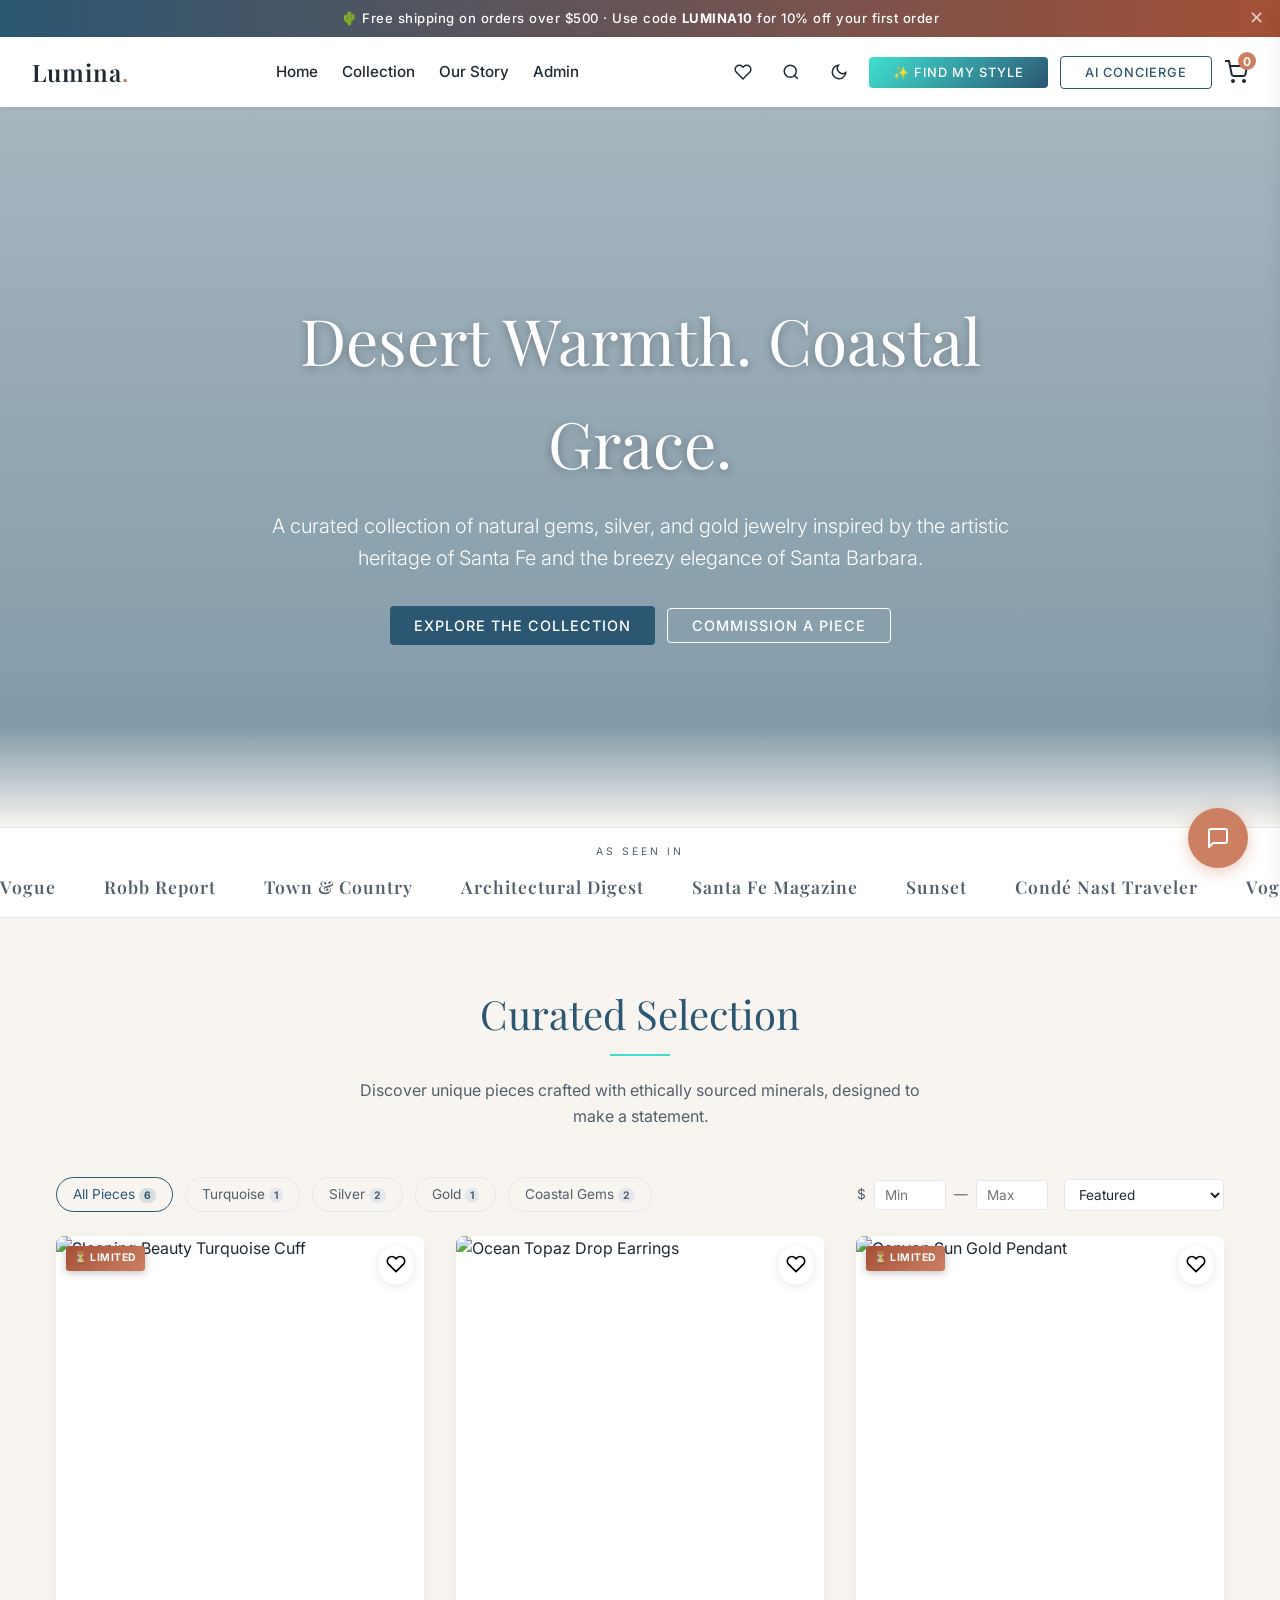
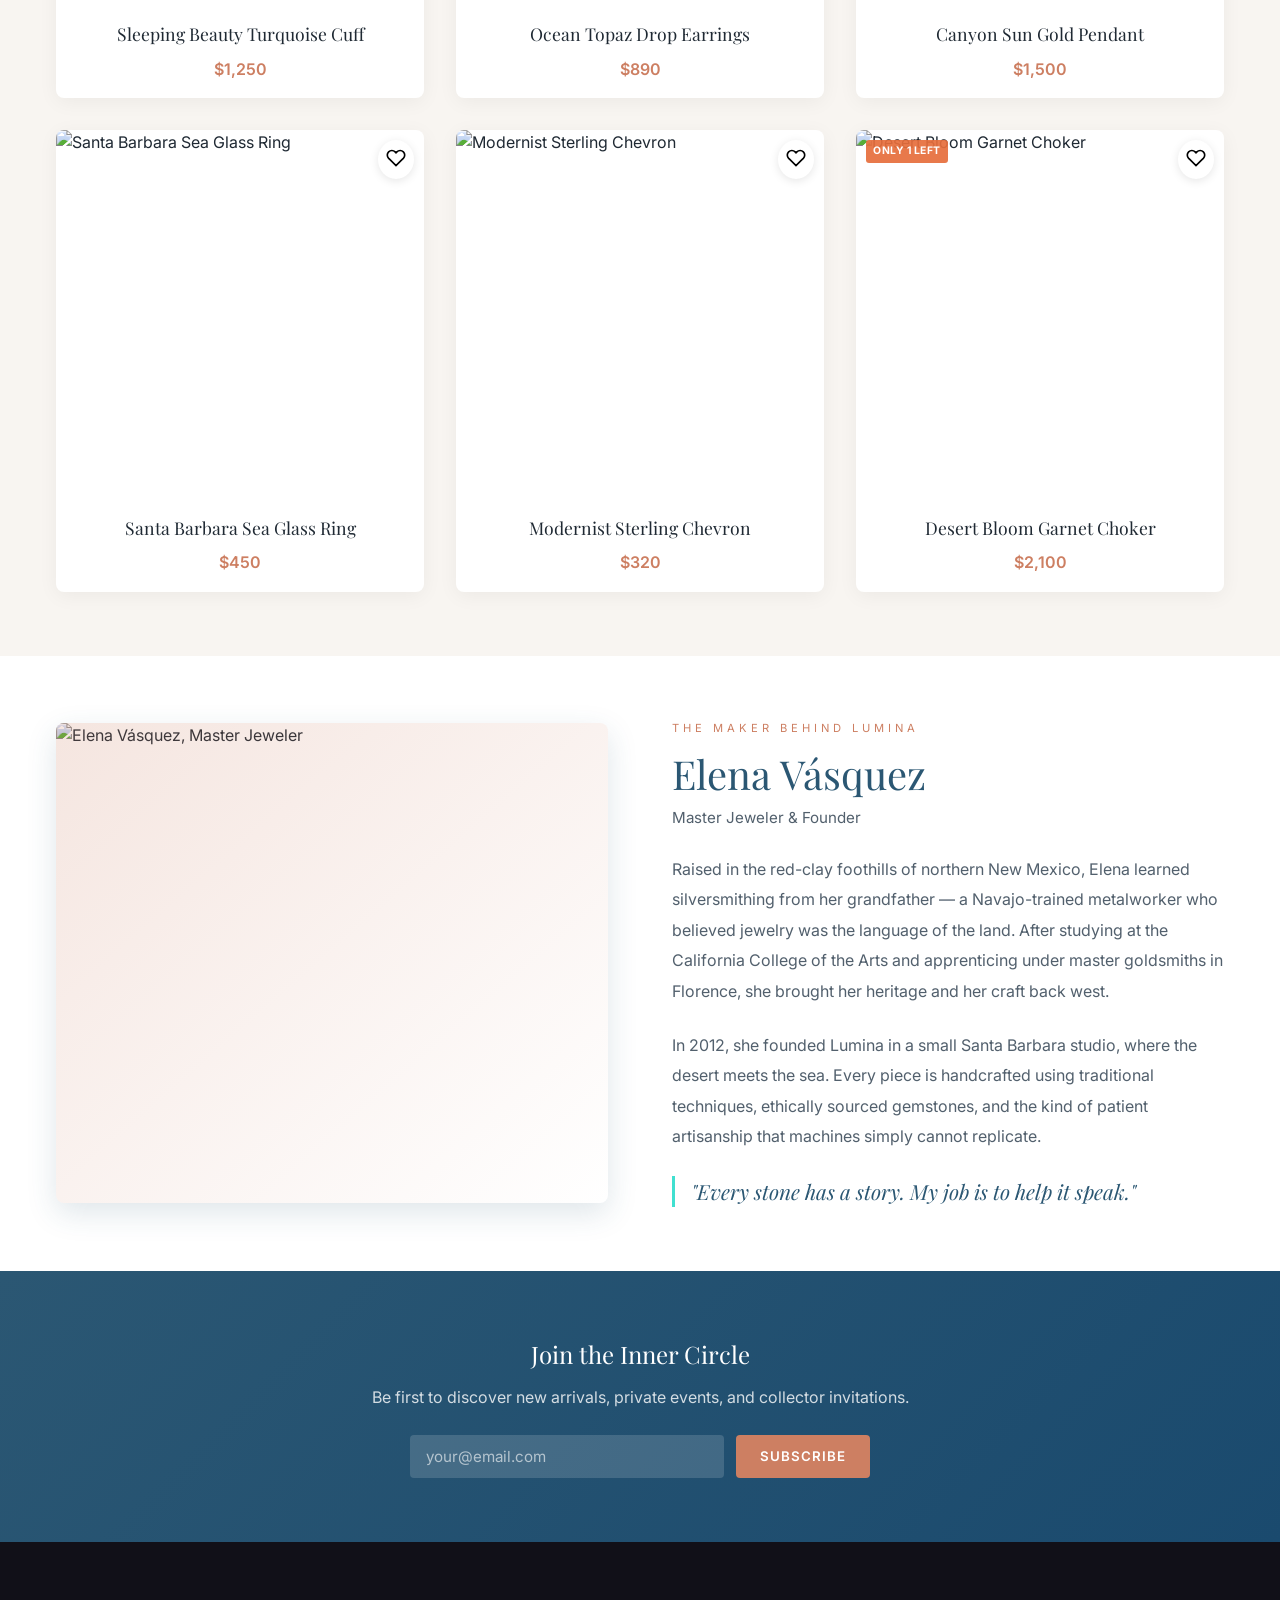
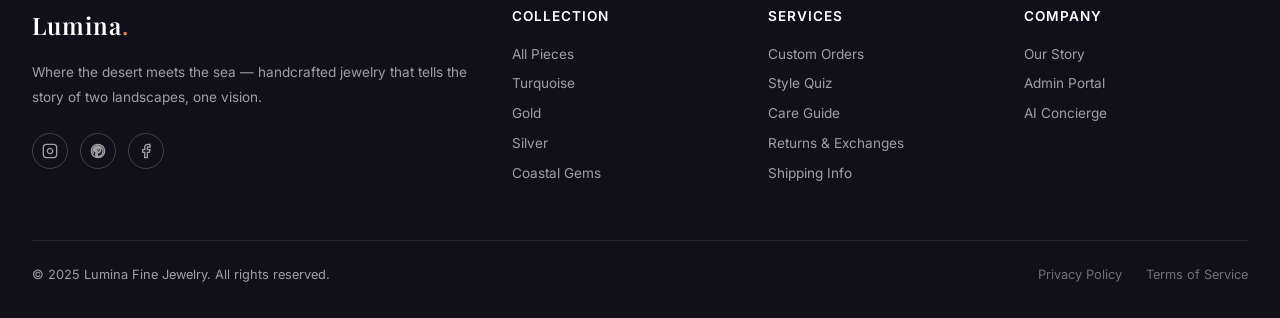
==== index.html @ 0f83305d "Initial commit - Lumina Ecommerce Platform" ====
<!DOCTYPE html>
<html lang="en">
<head>
  <meta charset="UTF-8">
  <meta name="viewport" content="width=device-width, initial-scale=1.0">
  <title>Lumina | Southwestern Coastal Luxury Jewelry</title>
  <meta name="description" content="Discover exclusive high-end gold, silver, and natural gem jewelry blending Santa Fe artistry with Santa Barbara coastal elegance.">
  <link rel="stylesheet" href="./css/index.css">
</head>
<body>

  <!-- Announcement Banner -->
  <div class="announcement-bar" id="announcement-bar">
    🌵 Free shipping on orders over $500 · Use code <strong>LUMINA10</strong> for 10% off your first order
    <button class="announcement-close" onclick="document.getElementById('announcement-bar').style.display='none'">✕</button>
  </div>

  <!-- Navigation -->
  <nav class="navbar">
    <div class="nav-brand">Lumina<span>.</span></div>
    <ul class="nav-links">
      <li><a href="#home">Home</a></li>
      <li><a href="#collection">Collection</a></li>
      <li><a href="#artisan">Our Story</a></li>
      <li><a href="./admin.html">Admin</a></li>
    </ul>
    <div class="nav-actions">
      <button class="icon-btn wishlist-nav-btn" id="wishlist-btn" title="My Wishlist">
        <svg width="18" height="18" viewBox="0 0 24 24" fill="none" stroke="currentColor" stroke-width="2"><path d="M20.84 4.61a5.5 5.5 0 0 0-7.78 0L12 5.67l-1.06-1.06a5.5 5.5 0 0 0-7.78 7.78l1.06 1.06L12 21.23l7.78-7.78 1.06-1.06a5.5 5.5 0 0 0 0-7.78z"></path></svg>
        <span class="wishlist-count hidden" id="wishlist-count">0</span>
      </button>
      <button class="icon-btn" id="search-btn" title="Search">
        <svg width="18" height="18" viewBox="0 0 24 24" fill="none" stroke="currentColor" stroke-width="2"><circle cx="11" cy="11" r="8"/><line x1="21" y1="21" x2="16.65" y2="16.65"/></svg>
      </button>
      <button class="icon-btn" id="dark-mode-toggle" title="Toggle dark mode">
        <svg width="18" height="18" viewBox="0 0 24 24" fill="none" stroke="currentColor" stroke-width="2"><path d="M21 12.79A9 9 0 1 1 11.21 3 7 7 0 0 0 21 12.79z"/></svg>
      </button>
      <button class="btn btn-quiz" id="style-quiz-btn">✨ Find My Style</button>
      <button class="btn btn-outline" id="nav-agent-btn" style="font-size:0.8rem;">AI Concierge</button>
      <button class="btn btn-cart" id="cart-btn" aria-label="Open Cart">
        <svg width="24" height="24" viewBox="0 0 24 24" fill="none" stroke="currentColor" stroke-width="2">
          <circle cx="9" cy="21" r="1"></circle><circle cx="20" cy="21" r="1"></circle>
          <path d="M1 1h4l2.68 13.39a2 2 0 0 0 2 1.61h9.72a2 2 0 0 0 2-1.61L23 6H6"></path>
        </svg>
        <span class="cart-count badge" id="cart-count">0</span>
      </button>
    </div>
  </nav>

  <!-- Hero -->
  <header class="hero" id="home">
    <div class="hero-content">
      <h1>Desert Warmth. Coastal Grace.</h1>
      <p>A curated collection of natural gems, silver, and gold jewelry inspired by the artistic heritage of Santa Fe and the breezy elegance of Santa Barbara.</p>
      <a href="#collection" class="btn btn-primary">Explore The Collection</a>
      &nbsp;
      <button class="btn btn-outline" id="custom-order-btn" style="border-color:white; color:white;">Commission a Piece</button>
    </div>
  </header>

  <!-- Press Bar -->
  <div class="press-bar">
    <p class="press-label">As Seen In</p>
    <div class="press-track-wrapper">
      <div class="press-track">
        <span class="press-logo">Vogue</span>
        <span class="press-logo">Robb Report</span>
        <span class="press-logo">Town &amp; Country</span>
        <span class="press-logo">Architectural Digest</span>
        <span class="press-logo">Santa Fe Magazine</span>
        <span class="press-logo">Sunset</span>
        <span class="press-logo">Condé Nast Traveler</span>
        <!-- Duplicate for seamless loop -->
        <span class="press-logo">Vogue</span>
        <span class="press-logo">Robb Report</span>
        <span class="press-logo">Town &amp; Country</span>
        <span class="press-logo">Architectural Digest</span>
        <span class="press-logo">Santa Fe Magazine</span>
        <span class="press-logo">Sunset</span>
        <span class="press-logo">Condé Nast Traveler</span>
      </div>
    </div>
  </div>

  <!-- Gallery Section -->
  <section class="section" id="collection">
    <div class="container">
      <div class="section-header">
        <h2>Curated Selection</h2>
        <p>Discover unique pieces crafted with ethically sourced minerals, designed to make a statement.</p>
      </div>

      <!-- Filters + Sort Controls -->
      <div class="gallery-controls">
        <div class="filter-group" id="gallery-filters">
          <button class="filter-btn active" data-filter="all">All Pieces</button>
          <button class="filter-btn" data-filter="Turquoise">Turquoise</button>
          <button class="filter-btn" data-filter="Silver">Silver</button>
          <button class="filter-btn" data-filter="Gold">Gold</button>
          <button class="filter-btn" data-filter="Coastal Gems">Coastal Gems</button>
        </div>
        <div class="sort-price-controls">
          <div class="price-range-group">
            <span>$</span>
            <input type="number" class="price-input" id="price-min" placeholder="Min" min="0" max="9999" style="width:72px;">
            <span>—</span>
            <input type="number" class="price-input" id="price-max" placeholder="Max" min="0" max="9999" style="width:72px;">
          </div>
          <select class="sort-select" id="sort-select">
            <option value="featured">Featured</option>
            <option value="price-asc">Price: Low → High</option>
            <option value="price-desc">Price: High → Low</option>
            <option value="reviewed">Most Reviewed</option>
          </select>
        </div>
      </div>

      <div class="grid grid-3" id="gallery-container"></div>

      <!-- Recently Viewed -->
      <div class="recently-viewed hidden" id="recently-viewed-section">
        <div class="container">
          <h3>Recently Viewed</h3>
          <div class="recently-viewed-rail" id="recently-viewed-rail"></div>
        </div>
      </div>
    </div>
  </section>

  <!-- Artisan Spotlight -->
  <section class="artisan-section" id="artisan">
    <div class="container">
      <div class="artisan-grid">
        <div class="artisan-img-wrapper">
          <img src="https://images.unsplash.com/photo-1573408301185-9519bf9e33a4?auto=format&fit=crop&q=80&w=800" alt="Elena Vásquez, Master Jeweler">
        </div>
        <div class="artisan-content">
          <p class="artisan-eyebrow">The Maker Behind Lumina</p>
          <h2 class="artisan-name">Elena Vásquez</h2>
          <p class="artisan-title">Master Jeweler &amp; Founder</p>
          <p class="artisan-bio">Raised in the red-clay foothills of northern New Mexico, Elena learned silversmithing from her grandfather — a Navajo-trained metalworker who believed jewelry was the language of the land. After studying at the California College of the Arts and apprenticing under master goldsmiths in Florence, she brought her heritage and her craft back west.</p>
          <p class="artisan-bio">In 2012, she founded Lumina in a small Santa Barbara studio, where the desert meets the sea. Every piece is handcrafted using traditional techniques, ethically sourced gemstones, and the kind of patient artisanship that machines simply cannot replicate.</p>
          <blockquote class="artisan-quote">"Every stone has a story. My job is to help it speak."</blockquote>
        </div>
      </div>
    </div>
  </section>

  <!-- Newsletter -->
  <section class="newsletter-section">
    <h2>Join the Inner Circle</h2>
    <p>Be first to discover new arrivals, private events, and collector invitations.</p>
    <form class="newsletter-form" id="newsletter-form">
      <input type="email" id="newsletter-email" placeholder="your@email.com" required>
      <button type="submit">Subscribe</button>
    </form>
  </section>

  <!-- Footer -->
  <footer class="footer">
    <div class="footer-grid">
      <div class="footer-brand">
        <div class="nav-brand">Lumina<span>.</span></div>
        <p class="footer-tagline">Where the desert meets the sea — handcrafted jewelry that tells the story of two landscapes, one vision.</p>
        <div class="social-links">
          <a href="#" class="social-link" aria-label="Instagram">
            <svg width="16" height="16" viewBox="0 0 24 24" fill="none" stroke="currentColor" stroke-width="2"><rect x="2" y="2" width="20" height="20" rx="5"/><path d="M16 11.37A4 4 0 1 1 12.63 8 4 4 0 0 1 16 11.37z"/><line x1="17.5" y1="6.5" x2="17.51" y2="6.5"/></svg>
          </a>
          <a href="#" class="social-link" aria-label="Pinterest">
            <svg width="16" height="16" viewBox="0 0 24 24" fill="none" stroke="currentColor" stroke-width="2"><path d="M12 2C6.48 2 2 6.48 2 12s4.48 10 10 10 10-4.48 10-10S17.52 2 12 2zm0 16c-.78 0-1.53-.12-2.24-.34l.31-1.24c.2-.8.73-1.85.73-1.85s.2.39.76.39c2.3 0 3.85-2.1 3.85-4.63 0-2-1.69-3.9-4.24-3.9-3.14 0-4.72 2.25-4.72 4.12 0 1.14.43 2.15 1.35 2.53.15.06.28 0 .32-.16.03-.12.09-.43.13-.55.04-.16.02-.21-.1-.34-.42-.49-.69-1.12-.69-1.91 0-2.4 1.8-4.55 4.68-4.55 2.55 0 3.95 1.56 3.95 3.64 0 2.71-1.2 5.02-2.99 5.02-.98 0-1.71-.81-1.47-1.81.28-1.19.83-2.47.83-3.33 0-.77-.41-1.41-1.26-1.41-1 0-1.8 1.03-1.8 2.41 0 .88.3 1.47.3 1.47l-1.2 5.1c-.18.74-.1 1.69-.05 2.27.14.13.28.11.42.04C9.77 19.67 10.88 20 12 20c4.13 0 7.5-3.37 7.5-7.5S16.13 4.5 12 4.5 4.5 7.87 4.5 12c0 1.51.42 2.91 1.14 4.11"/></svg>
          </a>
          <a href="#" class="social-link" aria-label="Facebook">
            <svg width="16" height="16" viewBox="0 0 24 24" fill="none" stroke="currentColor" stroke-width="2"><path d="M18 2h-3a5 5 0 0 0-5 5v3H7v4h3v8h4v-8h3l1-4h-4V7a1 1 0 0 1 1-1h3z"/></svg>
          </a>
        </div>
      </div>
      <div class="footer-col">
        <h4>Collection</h4>
        <ul>
          <li><a href="#collection">All Pieces</a></li>
          <li><a href="#" onclick="filterToCategory('Turquoise')">Turquoise</a></li>
          <li><a href="#" onclick="filterToCategory('Gold')">Gold</a></li>
          <li><a href="#" onclick="filterToCategory('Silver')">Silver</a></li>
          <li><a href="#" onclick="filterToCategory('Coastal Gems')">Coastal Gems</a></li>
        </ul>
      </div>
      <div class="footer-col">
        <h4>Services</h4>
        <ul>
          <li><a href="#" id="footer-custom-order">Custom Orders</a></li>
          <li><a href="#" id="footer-quiz">Style Quiz</a></li>
          <li><a href="#" id="footer-care-guide">Care Guide</a></li>
          <li><a href="#" id="footer-returns">Returns &amp; Exchanges</a></li>
          <li><a href="#" id="footer-shipping">Shipping Info</a></li>
        </ul>
      </div>
      <div class="footer-col">
        <h4>Company</h4>
        <ul>
          <li><a href="#artisan">Our Story</a></li>
          <li><a href="./admin.html">Admin Portal</a></li>
          <li><a href="#" id="footer-agent">AI Concierge</a></li>
        </ul>
      </div>
    </div>
    <div class="footer-bottom">
      <span>© 2025 Lumina Fine Jewelry. All rights reserved.</span>
      <div class="footer-bottom-links">
        <a href="#" id="footer-privacy">Privacy Policy</a>
        <a href="#" id="footer-terms">Terms of Service</a>
      </div>
    </div>
  </footer>

  <!-- Back to Top -->
  <button id="back-to-top" title="Back to top" aria-label="Back to top">
    <svg width="18" height="18" viewBox="0 0 24 24" fill="none" stroke="currentColor" stroke-width="2"><polyline points="18 15 12 9 6 15"></polyline></svg>
  </button>

  <!-- Wishlist Drawer -->
  <div class="wishlist-drawer" id="wishlist-drawer">
    <div class="wishlist-header">
      <h3>My Wishlist ❤️</h3>
      <button class="close-btn" id="close-wishlist">&times;</button>
    </div>
    <div class="wishlist-items" id="wishlist-items-container"></div>
    <div class="wishlist-footer" id="wishlist-footer" style="display:none;">
      <button class="wishlist-add-all" id="wishlist-add-all-btn">Add All to Cart</button>
    </div>
  </div>

  <!-- ===== FLOATING ELEMENTS ===== -->

  <!-- AI Chat Widget -->
  <div class="ai-widget-trigger" id="ai-trigger" title="Chat with our Sales Concierge">
    <svg width="24" height="24" viewBox="0 0 24 24" fill="none" stroke="currentColor" stroke-width="2" stroke-linecap="round" stroke-linejoin="round">
      <path d="M21 15a2 2 0 0 1-2 2H7l-4 4V5a2 2 0 0 1 2-2h14a2 2 0 0 1 2 2z"></path>
    </svg>
  </div>
  <div class="ai-widget-panel" id="ai-panel">
    <div class="ai-header">
      <h3>Concierge AI</h3>
      <button id="ai-close" style="background:none; border:none; color:white; cursor:pointer;">
        <svg width="20" height="20" viewBox="0 0 24 24" fill="none" stroke="currentColor" stroke-width="2"><line x1="18" y1="6" x2="6" y2="18"></line><line x1="6" y1="6" x2="18" y2="18"></line></svg>
      </button>
    </div>
    <div class="ai-body" id="ai-chat-body">
      <div class="ai-message bot">Hello! I'm your Lumina AI Concierge. Tell me what you're looking for — a material, an occasion, or a budget — and I'll find the perfect piece for you.</div>
    </div>
    <form class="ai-input-area" id="ai-chat-form">
      <input type="text" id="ai-input" placeholder="Ask me anything..." required autocomplete="off">
      <button type="submit">
        <svg width="16" height="16" viewBox="0 0 24 24" fill="none" stroke="currentColor" stroke-width="2"><line x1="22" y1="2" x2="11" y2="13"></line><polygon points="22 2 15 22 11 13 2 9 22 2"></polygon></svg>
      </button>
    </form>
  </div>

  <!-- Shopping Cart Sidebar -->
  <div class="cart-sidebar" id="cart-sidebar">
    <div class="cart-header">
      <h3>Your Bag</h3>
      <button id="close-cart" class="close-btn">&times;</button>
    </div>
    <div class="cart-items" id="cart-items-container">
      <p class="empty-cart-msg">Your bag is empty.</p>
    </div>
    <div class="cart-footer">
      <div class="loyalty-row">
        <span>🏆 Points: <span class="loyalty-pts" id="loyalty-display">0</span></span>
        <button class="redeem-pts-btn hidden" id="redeem-pts-btn">Redeem 100pts = $10 off</button>
      </div>
      <div class="cart-total">
        <span>Subtotal</span>
        <span id="cart-subtotal">$0</span>
      </div>
      <button class="btn btn-primary" id="standard-checkout-btn" style="width:100%" disabled>Checkout</button>
    </div>
  </div>
  <div class="overlay" id="cart-overlay"></div>

  <!-- ===== MODALS ===== -->

  <!-- Search Overlay -->
  <div class="search-overlay" id="search-overlay">
    <div class="search-box">
      <input type="text" id="search-input" placeholder="Search pieces, materials, styles..." autocomplete="off">
      <button class="search-close" id="search-close">✕</button>
    </div>
    <div class="search-results" id="search-results"></div>
  </div>

  <!-- Quick View Modal -->
  <div class="modal" id="quick-view-modal">
    <div class="modal-content" style="max-width:860px; overflow:hidden;">
      <button class="close-btn" id="close-modal">&times;</button>
      <div class="modal-grid">
        <div class="modal-img" style="position:relative;">
          <img id="modal-image" src="" alt="">
          <button class="share-btn" id="share-product-btn" title="Share this piece">
            <svg width="14" height="14" viewBox="0 0 24 24" fill="none" stroke="currentColor" stroke-width="2"><circle cx="18" cy="5" r="3"/><circle cx="6" cy="12" r="3"/><circle cx="18" cy="19" r="3"/><line x1="8.59" y1="13.51" x2="15.42" y2="17.49"/><line x1="15.41" y1="6.51" x2="8.59" y2="10.49"/></svg>
          </button>
        </div>
        <div class="modal-info">
          <p class="modal-category" id="modal-category">Category</p>
          <h2 id="modal-title">Product Name</h2>
          <p class="modal-price" id="modal-price">$0</p>
          <p class="modal-desc" id="modal-desc">Description goes here.</p>
          <p id="modal-stock" style="font-size:0.8rem; color:var(--text-muted); margin-bottom:var(--space-4);"></p>
          <div style="margin-bottom:var(--space-4); display:flex; gap:8px; flex-wrap:wrap;">
            <button class="btn btn-outline" id="cert-btn" style="font-size:0.75rem; padding:6px 12px;">🏅 Certificate</button>
            <button class="btn btn-outline" id="hold-btn" style="font-size:0.75rem; padding:6px 12px;">🔒 Hold Piece</button>
            <button class="btn btn-outline" id="care-guide-btn" style="font-size:0.75rem; padding:6px 12px;">💎 Care Guide</button>
          </div>
          <button class="btn btn-primary" id="modal-add-cart" style="width:100%;">Add to Cart</button>
          <!-- Reviews -->
          <div style="margin-top:var(--space-6);">
            <div style="display:flex; align-items:center; justify-content:space-between; margin-bottom:var(--space-3);">
              <p style="font-size:0.8rem; font-weight:600; letter-spacing:1px; text-transform:uppercase; color:var(--text-muted);">Reviews</p>
              <button id="write-review-btn" style="background:none; border:none; color:var(--coastal-blue); cursor:pointer; font-size:0.8rem; text-decoration:underline;">Write a Review</button>
            </div>
            <div id="modal-reviews-list"></div>
            <div id="review-form-container" class="hidden" style="padding:var(--space-4); background:var(--soft-cloud); border-radius:8px; margin-top:var(--space-3);">
              <div class="star-rating" id="review-stars">
                <span class="star" data-val="1">★</span><span class="star" data-val="2">★</span>
                <span class="star" data-val="3">★</span><span class="star" data-val="4">★</span><span class="star" data-val="5">★</span>
              </div>
              <input type="text" id="review-name" placeholder="Your name" style="width:100%; padding:6px 8px; border:1px solid var(--border-light); border-radius:4px; margin-bottom:8px; font-family:var(--font-body); background:var(--crisp-white); color:var(--text-dark);">
              <textarea id="review-text" placeholder="Share your experience..." style="width:100%; height:60px; padding:6px 8px; border:1px solid var(--border-light); border-radius:4px; font-family:var(--font-body); resize:none; background:var(--crisp-white); color:var(--text-dark);"></textarea>
              <button id="submit-review-btn" class="btn btn-primary" style="margin-top:8px; padding:6px 16px; font-size:0.8rem;">Submit Review</button>
            </div>
          </div>
        </div>
      </div>
      <!-- Complete the Look -->
      <div class="complete-look-section" id="complete-look-section">
        <h4>Complete the Look</h4>
        <div class="complete-look-items" id="complete-look-items"></div>
      </div>
    </div>
  </div>

  <!-- Certificate Modal -->
  <div class="modal" id="cert-modal">
    <div class="modal-content">
      <button class="close-btn" id="close-cert">&times;</button>
      <p class="cert-header">Lumina Fine Jewelry</p>
      <h2 class="cert-title">Certificate of Authenticity</h2>
      <div class="cert-seal">🔮</div>
      <p class="cert-product-name" id="cert-product-name">—</p>
      <p class="cert-details" id="cert-details">—</p>
      <p class="cert-serial" id="cert-serial">Serial: —</p>
      <div class="cert-signature">Elena Vásquez</div>
      <p class="cert-sig-label">Master Jeweler &amp; Founder</p>
    </div>
  </div>

  <!-- Care Guide Modal -->
  <div class="modal policy-modal" id="care-guide-modal">
    <div class="modal-content">
      <button class="close-btn" id="close-care-guide">&times;</button>
      <h2>Jewelry Care Guide</h2>
      <p><strong>Sterling Silver</strong> — Polish with a soft cloth after each wear. Store in an anti-tarnish pouch away from moisture and sunlight. Avoid chlorine and harsh chemicals.</p>
      <p><strong>Gold</strong> — Clean with warm water and a drop of dish soap. Pat dry with a soft cloth. Remove before swimming or exercising. Gold is resilient but scratch-prone.</p>
      <p><strong>Turquoise</strong> — Never immerse in water or expose to chemicals. Wipe gently with a dry cloth. Turquoise is porous and can absorb oils, so apply perfume before putting on jewelry.</p>
      <p><strong>Sea Glass &amp; Coastal Gems</strong> — Store separately to prevent scratching. Wipe clean with a slightly damp cloth. Avoid prolonged sun exposure which can fade color.</p>
      <p><strong>General Tips</strong></p>
      <ul>
        <li>Apply perfume and makeup before wearing jewelry.</li>
        <li>Remove jewelry before sleeping, showering, or swimming.</li>
        <li>Store each piece separately in a soft pouch or lined box.</li>
        <li>Bring pieces back to us annually for professional cleaning.</li>
      </ul>
    </div>
  </div>

  <!-- Return Policy Modal -->
  <div class="modal policy-modal" id="returns-modal">
    <div class="modal-content">
      <button class="close-btn" id="close-returns">&times;</button>
      <h2>Returns &amp; Exchanges</h2>
      <p>We want you to love your Lumina piece. If for any reason you are not satisfied, we accept returns within <strong>30 days</strong> of delivery for items in original, unworn condition.</p>
      <ul>
        <li>Initiate a return via email to returns@lumina-jewelry.com</li>
        <li>Include your order number and reason for return</li>
        <li>Items must be in original packaging</li>
        <li>Refunds processed within 5-7 business days</li>
      </ul>
      <p><strong>Custom/Commission Pieces</strong> are non-returnable as they are made to your exact specifications. However, we will work with you to address any craftsmanship concerns.</p>
    </div>
  </div>

  <!-- Shipping Info Modal -->
  <div class="modal policy-modal" id="shipping-modal">
    <div class="modal-content">
      <button class="close-btn" id="close-shipping">&times;</button>
      <h2>Shipping Information</h2>
      <ul>
        <li><strong>Standard (5-7 business days):</strong> Free on orders over $500</li>
        <li><strong>Expedited (2-3 business days):</strong> $18</li>
        <li><strong>Overnight:</strong> $40</li>
        <li><strong>International:</strong> Calculated at checkout</li>
      </ul>
      <p>All orders are insured, discreetly packaged in our signature Lumina box, and accompanied by a certificate of authenticity. You will receive tracking information within 24 hours of shipment.</p>
      <p>Custom commission pieces have a 4-6 week creation timeline before shipping.</p>
    </div>
  </div>

  <!-- Style Quiz Modal -->
  <div class="modal" id="style-quiz-modal">
    <div class="modal-content" style="max-width:520px; padding:var(--space-8);">
      <button class="close-btn" id="close-quiz">&times;</button>
      <h2 style="font-family:var(--font-heading); margin-bottom:var(--space-2); text-align:center;">Find Your Style</h2>
      <p style="text-align:center; color:var(--text-muted); margin-bottom:var(--space-6); font-size:0.9rem;">3 quick questions. Your personal lookbook awaits.</p>
      <div class="quiz-progress">
        <div class="quiz-dot active" id="qdot-1"></div>
        <div class="quiz-dot" id="qdot-2"></div>
        <div class="quiz-dot" id="qdot-3"></div>
      </div>
      <div class="quiz-step active" id="quiz-step-1">
        <p style="font-weight:600; margin-bottom:var(--space-3);">What is the occasion?</p>
        <div class="quiz-options">
          <button class="quiz-option" data-val="everyday"><span class="quiz-icon">☀️</span>Everyday Wear</button>
          <button class="quiz-option" data-val="event"><span class="quiz-icon">🥂</span>Special Event</button>
          <button class="quiz-option" data-val="gift"><span class="quiz-icon">🎁</span>A Gift</button>
          <button class="quiz-option" data-val="anniversary"><span class="quiz-icon">💍</span>Anniversary</button>
        </div>
      </div>
      <div class="quiz-step" id="quiz-step-2">
        <p style="font-weight:600; margin-bottom:var(--space-3);">Which material speaks to you?</p>
        <div class="quiz-options">
          <button class="quiz-option" data-val="Silver"><span class="quiz-icon">🌊</span>Silver</button>
          <button class="quiz-option" data-val="Gold"><span class="quiz-icon">🌅</span>Gold</button>
          <button class="quiz-option" data-val="Turquoise"><span class="quiz-icon">🌵</span>Turquoise</button>
          <button class="quiz-option" data-val="Coastal Gems"><span class="quiz-icon">🐚</span>Coastal Gems</button>
        </div>
      </div>
      <div class="quiz-step" id="quiz-step-3">
        <p style="font-weight:600; margin-bottom:var(--space-3);">What is your budget?</p>
        <div class="quiz-options">
          <button class="quiz-option" data-val="500"><span class="quiz-icon">🌿</span>Under $500</button>
          <button class="quiz-option" data-val="1000"><span class="quiz-icon">✨</span>Under $1,000</button>
          <button class="quiz-option" data-val="2000"><span class="quiz-icon">💎</span>Under $2,000</button>
          <button class="quiz-option" data-val="999999"><span class="quiz-icon">👑</span>No Limit</button>
        </div>
      </div>
      <div class="quiz-step" id="quiz-step-4">
        <p style="font-weight:600; margin-bottom:var(--space-3); text-align:center;">✨ Your Personal Lookbook</p>
        <div id="quiz-results"></div>
        <button class="btn btn-outline" id="retake-quiz-btn" style="width:100%; margin-top:var(--space-4);">Retake Quiz</button>
      </div>
    </div>
  </div>

  <!-- Custom Order Commission Wizard -->
  <div class="modal" id="custom-order-modal">
    <div class="modal-content" style="max-width:500px; padding:var(--space-8);">
      <button class="close-btn" id="close-custom-order">&times;</button>
      <h2 style="font-family:var(--font-heading); margin-bottom:var(--space-2);">Commission a Piece</h2>
      <p style="color:var(--text-muted); font-size:0.85rem; margin-bottom:var(--space-6);">Our master jewelers will craft your vision from scratch.</p>
      <div class="custom-wizard-step active" id="cw-step-1">
        <p style="font-weight:600; margin-bottom:var(--space-3);">Choose your primary metal</p>
        <div class="wizard-options">
          <div class="wizard-chip" data-group="metal" data-val="Sterling Silver">Sterling Silver</div>
          <div class="wizard-chip" data-group="metal" data-val="14k Gold">14k Gold</div>
          <div class="wizard-chip" data-group="metal" data-val="18k Gold">18k Gold</div>
          <div class="wizard-chip" data-group="metal" data-val="Rose Gold">Rose Gold</div>
          <div class="wizard-chip" data-group="metal" data-val="Mixed Metals">Mixed Metals</div>
        </div>
        <button class="btn btn-primary" id="cw-next-1" style="width:100%;">Continue →</button>
      </div>
      <div class="custom-wizard-step" id="cw-step-2">
        <p style="font-weight:600; margin-bottom:var(--space-3);">Choose a gemstone or accent</p>
        <div class="wizard-options">
          <div class="wizard-chip" data-group="stone" data-val="Turquoise">Turquoise</div>
          <div class="wizard-chip" data-group="stone" data-val="Garnet">Garnet</div>
          <div class="wizard-chip" data-group="stone" data-val="Sea Glass">Sea Glass</div>
          <div class="wizard-chip" data-group="stone" data-val="Topaz">Topaz</div>
          <div class="wizard-chip" data-group="stone" data-val="Diamond">Diamond</div>
          <div class="wizard-chip" data-group="stone" data-val="No Stone">No Stone</div>
        </div>
        <div style="display:flex; gap:var(--space-3);">
          <button class="btn btn-outline" id="cw-back-2" style="flex:1;">← Back</button>
          <button class="btn btn-primary" id="cw-next-2" style="flex:2;">Continue →</button>
        </div>
      </div>
      <div class="custom-wizard-step" id="cw-step-3">
        <p style="font-weight:600; margin-bottom:var(--space-3);">Piece type &amp; budget</p>
        <div class="wizard-options" style="grid-template-columns:1fr 1fr; margin-bottom:var(--space-4);">
          <div class="wizard-chip" data-group="type" data-val="Ring">Ring</div>
          <div class="wizard-chip" data-group="type" data-val="Necklace">Necklace</div>
          <div class="wizard-chip" data-group="type" data-val="Earrings">Earrings</div>
          <div class="wizard-chip" data-group="type" data-val="Bracelet/Cuff">Bracelet/Cuff</div>
        </div>
        <input type="number" id="cw-budget" placeholder="Your budget ($)" style="width:100%; padding:8px; border:1px solid var(--border-light); border-radius:4px; font-family:var(--font-body); margin-bottom:var(--space-3); background:var(--crisp-white); color:var(--text-dark);">
        <textarea id="cw-notes" placeholder="Any inspiration, design ideas, or special notes..." style="width:100%; height:70px; padding:8px; border:1px solid var(--border-light); border-radius:4px; font-family:var(--font-body); resize:none; margin-bottom:var(--space-4); background:var(--crisp-white); color:var(--text-dark);"></textarea>
        <div style="display:flex; gap:var(--space-3);">
          <button class="btn btn-outline" id="cw-back-3" style="flex:1;">← Back</button>
          <button class="btn btn-primary" id="cw-submit" style="flex:2;">Send to Artisan ✨</button>
        </div>
      </div>
      <div class="custom-wizard-step" id="cw-step-4">
        <div style="text-align:center; margin-bottom:var(--space-4);"><div style="font-size:2.5rem; margin-bottom:var(--space-2);">✉️</div><h3 style="font-family:var(--font-heading);">Request Received!</h3></div>
        <div id="cw-ai-response" style="background:var(--soft-cloud); border-radius:8px; padding:var(--space-4); font-size:0.9rem; color:var(--text-dark); line-height:1.7;"></div>
        <button class="btn btn-outline" id="cw-close-final" style="width:100%; margin-top:var(--space-6);">Close</button>
      </div>
    </div>
  </div>

  <!-- Checkout Modal -->
  <div class="modal" id="checkout-modal">
    <div class="modal-content" style="max-width:500px; padding:var(--space-8);">
      <button class="close-btn" id="close-checkout">&times;</button>
      <div id="checkout-step-1">
        <h2 style="margin-bottom:var(--space-6); font-family:var(--font-heading);">Checkout</h2>
        <form id="checkout-form">
          <div style="margin-bottom:var(--space-4);">
            <label style="display:block; margin-bottom:var(--space-2);">Full Name</label>
            <input type="text" required style="width:100%; padding:8px; border:1px solid var(--border-light); border-radius:4px; background:var(--crisp-white); color:var(--text-dark);">
          </div>
          <div style="margin-bottom:var(--space-4);">
            <label style="display:block; margin-bottom:var(--space-2);">Email</label>
            <input type="email" required style="width:100%; padding:8px; border:1px solid var(--border-light); border-radius:4px; background:var(--crisp-white); color:var(--text-dark);">
          </div>
          <div style="margin-bottom:var(--space-4);">
            <label style="display:block; margin-bottom:var(--space-2);">Shipping Address</label>
            <textarea required style="width:100%; padding:8px; border:1px solid var(--border-light); border-radius:4px; height:60px; background:var(--crisp-white); color:var(--text-dark);"></textarea>
          </div>
          <label class="gift-wrap-row">
            <input type="checkbox" id="gift-wrap-check">
            <div class="gift-wrap-label">🎁 Add Gift Wrapping <span>(+$25)</span></div>
          </label>
          <textarea id="gift-note" class="gift-note-input hidden" placeholder="Add a gift message..." rows="2"></textarea>
          <div id="loyalty-checkout-row" class="hidden" style="margin-bottom:var(--space-4); padding:var(--space-3); background:var(--soft-cloud); border-radius:6px; display:flex; align-items:center; justify-content:space-between;">
            <span style="font-size:0.85rem;">🏆 Redeem <strong id="loyalty-pts-checkout">0</strong> pts = $10 off</span>
            <label style="display:flex; align-items:center; gap:8px; font-size:0.85rem; cursor:pointer;">
              <input type="checkbox" id="loyalty-redeem-check" style="accent-color:var(--coastal-blue);">
              Apply
            </label>
          </div>
          <div class="promo-row">
            <input type="text" id="promo-input" placeholder="PROMO CODE">
            <button type="button" id="apply-promo-btn">Apply</button>
          </div>
          <div id="promo-tag-container"></div>
          <div style="margin-bottom:var(--space-6);">
            <label style="display:block; margin-bottom:var(--space-2);">Payment Method</label>
            <select id="payment-method" style="width:100%; padding:8px; border:1px solid var(--border-light); border-radius:4px; background:var(--crisp-white); color:var(--text-dark);">
              <option value="applepay">🍎 Apple Pay</option>
              <option value="paypal">🅿️ PayPal</option>
              <option value="cc">💳 Credit Card</option>
            </select>
          </div>
          <div id="cc-details" class="hidden" style="margin-bottom:var(--space-6);">
            <label style="display:block; margin-bottom:var(--space-2);">Card Number</label>
            <input type="text" placeholder="0000 0000 0000 0000" style="width:100%; padding:8px; border:1px solid var(--border-light); border-radius:4px; background:var(--crisp-white); color:var(--text-dark);">
          </div>
          <div style="display:flex; justify-content:space-between; margin-bottom:var(--space-4); font-weight:700; font-size:1.15rem;">
            <span>Total</span><span id="checkout-grand-total">$0</span>
          </div>
          <button type="submit" class="btn btn-primary" style="width:100%;" id="place-order-btn">Place Order</button>
        </form>
      </div>
      <div id="checkout-step-2" class="hidden" style="text-align:center; padding:var(--space-8) 0;">
        <svg width="60" height="60" viewBox="0 0 24 24" fill="none" stroke="var(--coastal-blue)" stroke-width="2" style="margin-bottom:var(--space-4);">
          <path d="M22 11.08V12a10 10 0 1 1-5.93-9.14"></path><polyline points="22 4 12 14.01 9 11.01"></polyline>
        </svg>
        <h2 style="font-family:var(--font-heading); margin-bottom:var(--space-4);">Order Confirmed!</h2>
        <p style="color:var(--text-muted); margin-bottom:var(--space-6);">Thank you for choosing Lumina. We've received your order and will begin crafting it with care.</p>
        <p id="loyalty-earned-msg" style="color:#e6b53a; font-size:0.85rem; margin-bottom:var(--space-6);"></p>
        <button class="btn btn-outline" id="close-success-btn">Continue Shopping</button>
      </div>
    </div>
  </div>

  <script type="module" src="./js/app.js"></script>
</body>
</html>
---- css/index.css ----
/* Import Google Fonts - Playfair Display and Inter */
@import url('https://fonts.googleapis.com/css2?family=Inter:wght@300;400;500;600&family=Playfair+Display:ital,wght@0,400;0,600;0,700;1,400&display=swap');
@import url('./design-tokens.css');

/* ============================================================
   DARK MODE OVERRIDES
   ============================================================ */
html[data-theme="dark"] {
  --warm-sand: #16111f;
  --crisp-white: #211b2e;
  --soft-cloud: #1a1527;
  --text-dark: #ede9e2;
  --text-muted: #857e96;
  --border-light: rgba(255, 255, 255, 0.08);
  --coastal-blue: #5aaccc;
  --shadow-soft: 0 4px 15px rgba(0,0,0,0.4);
  --shadow-hover: 0 10px 40px rgba(0,0,0,0.5);
}

* {
  box-sizing: border-box;
  margin: 0;
  padding: 0;
}

body {
  font-family: var(--font-body);
  background-color: var(--warm-sand);
  color: var(--text-dark);
  line-height: 1.6;
  -webkit-font-smoothing: antialiased;
  transition: background-color 0.3s, color 0.3s;
}

h1, h2, h3, h4, h5, h6 {
  font-family: var(--font-heading);
  font-weight: 400;
  color: var(--coastal-blue);
  margin-bottom: var(--space-4);
}

a { color: inherit; text-decoration: none; transition: color var(--transition-fast); }
a:hover { color: var(--terracotta); }
img { max-width: 100%; height: auto; display: block; }

/* Utilities */
.container { max-width: 1200px; margin: 0 auto; padding: 0 var(--space-4); }
.text-center { text-align: center; }
.hidden { display: none !important; }

/* Buttons */
.btn {
  display: inline-block;
  padding: var(--space-2) var(--space-6);
  font-family: var(--font-body);
  font-size: 0.9rem;
  font-weight: 500;
  text-transform: uppercase;
  letter-spacing: 1px;
  cursor: pointer;
  border: none;
  border-radius: 4px;
  transition: all var(--transition-fast);
}
.btn-primary { background-color: var(--coastal-blue); color: var(--crisp-white); }
.btn-primary:hover { background-color: var(--deep-rust); transform: translateY(-2px); box-shadow: var(--shadow-soft); }
.btn-outline { background-color: transparent; border: 1px solid var(--coastal-blue); color: var(--coastal-blue); }
.btn-outline:hover { background-color: var(--coastal-blue); color: var(--crisp-white); }
.btn-quiz { background: linear-gradient(135deg, var(--turquoise), var(--coastal-blue)); color: white; border: none; font-size: 0.8rem; }

/* Layout */
.grid { display: grid; gap: var(--space-8); }
.grid-3 { grid-template-columns: repeat(auto-fit, minmax(280px, 1fr)); }
.section { padding: var(--space-16) 0; }

/* ============================================================
   NAV
   ============================================================ */
.navbar {
  display: flex;
  justify-content: space-between;
  align-items: center;
  padding: var(--space-4) var(--space-8);
  background-color: var(--crisp-white);
  box-shadow: 0 1px 5px rgba(0,0,0,0.05);
  position: sticky;
  top: 0;
  z-index: 100;
  transition: background-color 0.3s;
}
.nav-brand { font-family: var(--font-heading); font-size: 1.5rem; font-weight: 600; color: var(--text-dark); letter-spacing: 1px; }
.nav-brand span { color: var(--terracotta); }
.nav-links { display: flex; gap: var(--space-6); list-style: none; }
.nav-links a { font-size: 0.95rem; font-weight: 500; }
.nav-actions { display: flex; align-items: center; gap: var(--space-3); }

/* Dark mode & search icon buttons */
.icon-btn {
  background: transparent;
  border: none;
  cursor: pointer;
  color: var(--text-dark);
  display: flex;
  align-items: center;
  justify-content: center;
  width: 36px;
  height: 36px;
  border-radius: 50%;
  transition: background var(--transition-fast), color var(--transition-fast);
}
.icon-btn:hover { background: var(--soft-cloud); color: var(--terracotta); }

.btn-cart {
  background: transparent;
  border: none;
  cursor: pointer;
  position: relative;
  display: flex;
  align-items: center;
  color: var(--text-dark);
  padding: 0;
}
.btn-cart:hover { color: var(--terracotta); }

.badge {
  position: absolute;
  top: -8px; right: -8px;
  background-color: var(--terracotta);
  color: var(--crisp-white);
  font-size: 0.75rem;
  font-weight: bold;
  height: 18px;
  min-width: 18px;
  border-radius: 10px;
  display: flex;
  align-items: center;
  justify-content: center;
  padding: 0 4px;
}

/* ============================================================
   HERO
   ============================================================ */
.hero {
  position: relative;
  height: 80vh;
  min-height: 500px;
  display: flex;
  align-items: center;
  justify-content: center;
  text-align: center;
  background: linear-gradient(rgba(43, 87, 115, 0.4), rgba(43, 87, 115, 0.6)),
    url('https://images.unsplash.com/photo-1596766440263-5494cb31efed?auto=format&fit=crop&q=80&w=2070') center/cover no-repeat;
  color: var(--crisp-white);
  padding: 0 var(--space-4);
}
.hero::after {
  content: '';
  position: absolute;
  bottom: 0; left: 0; width: 100%; height: 100px;
  background: linear-gradient(to top, var(--warm-sand), transparent);
}
.hero-content { position: relative; z-index: 10; max-width: 800px; }
.hero h1 { color: var(--crisp-white); font-size: 4rem; margin-bottom: var(--space-4); text-shadow: 0 2px 10px rgba(0,0,0,0.3); }
.hero p { font-size: 1.25rem; margin-bottom: var(--space-8); font-weight: 300; }

/* ============================================================
   PRESS BAR
   ============================================================ */
.press-bar {
  background: var(--crisp-white);
  border-top: 1px solid var(--border-light);
  border-bottom: 1px solid var(--border-light);
  padding: var(--space-4) 0;
  overflow: hidden;
}
.press-label {
  text-align: center;
  font-size: 0.65rem;
  letter-spacing: 3px;
  text-transform: uppercase;
  color: var(--text-muted);
  margin-bottom: var(--space-3);
}
.press-track-wrapper { overflow: hidden; }
.press-track {
  display: flex;
  gap: var(--space-12);
  animation: scrollPress 22s linear infinite;
  width: max-content;
}
.press-track:hover { animation-play-state: paused; }
.press-logo {
  font-family: var(--font-heading);
  font-size: 1.1rem;
  font-weight: 600;
  color: var(--text-muted);
  white-space: nowrap;
  letter-spacing: 1px;
  transition: color var(--transition-fast);
}
.press-logo:hover { color: var(--terracotta); }

@keyframes scrollPress {
  from { transform: translateX(0); }
  to { transform: translateX(-50%); }
}

/* ============================================================
   GALLERY: SORT + PRICE CONTROLS
   ============================================================ */
.gallery-controls {
  display: flex;
  justify-content: space-between;
  align-items: center;
  flex-wrap: wrap;
  gap: var(--space-4);
  margin-bottom: var(--space-6);
}
.filter-group {
  display: flex;
  gap: var(--space-3);
  flex-wrap: wrap;
}
.filter-btn {
  padding: var(--space-2) var(--space-4);
  background: transparent;
  border: 1px solid var(--border-light);
  border-radius: 20px;
  font-family: var(--font-body);
  font-size: 0.85rem;
  color: var(--text-muted);
  cursor: pointer;
  transition: all var(--transition-fast);
}
.filter-btn:hover, .filter-btn.active { border-color: var(--coastal-blue); color: var(--coastal-blue); }

.sort-price-controls {
  display: flex;
  align-items: center;
  gap: var(--space-4);
}
.sort-select, .price-input {
  padding: 6px 10px;
  border: 1px solid var(--border-light);
  border-radius: 4px;
  font-family: var(--font-body);
  font-size: 0.85rem;
  background: var(--crisp-white);
  color: var(--text-dark);
  cursor: pointer;
  outline: none;
}
.price-range-group {
  display: flex;
  align-items: center;
  gap: var(--space-2);
  font-size: 0.85rem;
  color: var(--text-muted);
}
.price-range-group input[type="number"] {
  width: 80px;
}

/* ============================================================
   PRODUCT CARD
   ============================================================ */
.product-card {
  background-color: var(--crisp-white);
  border-radius: 8px;
  overflow: hidden;
  transition: all var(--transition-smooth);
  box-shadow: var(--shadow-soft);
  position: relative;
}
.product-card:hover { transform: translateY(-10px); box-shadow: var(--shadow-hover); }

.product-img-wrapper {
  position: relative;
  overflow: hidden;
  padding-top: 100%;
}
.product-img-wrapper img {
  position: absolute;
  top: 0; left: 0; width: 100%; height: 100%;
  object-fit: cover;
  transition: transform var(--transition-smooth);
}
.product-card:hover .product-img-wrapper img { transform: scale(1.05); }
.product-info { padding: var(--space-4); text-align: center; }
.product-title { font-size: 1.1rem; margin-bottom: var(--space-2); color: var(--text-dark); }
.product-price { color: var(--terracotta); font-weight: 600; font-family: var(--font-body); }

.low-stock-badge {
  position: absolute;
  top: 10px;
  left: 10px;
  background: rgba(230, 110, 60, 0.92);
  color: white;
  font-size: 0.65rem;
  font-weight: 700;
  letter-spacing: 0.5px;
  text-transform: uppercase;
  padding: 3px 7px;
  border-radius: 3px;
  z-index: 10;
}

/* ============================================================
   RECENTLY VIEWED RAIL
   ============================================================ */
.recently-viewed {
  padding: var(--space-8) 0 var(--space-4);
  border-top: 1px solid var(--border-light);
}
.recently-viewed h3 {
  font-size: 0.75rem;
  letter-spacing: 3px;
  text-transform: uppercase;
  color: var(--text-muted);
  margin-bottom: var(--space-4);
}
.recently-viewed-rail {
  display: flex;
  gap: var(--space-4);
  overflow-x: auto;
  padding-bottom: var(--space-2);
  scrollbar-width: thin;
  scrollbar-color: var(--border-light) transparent;
}
.recent-item {
  flex: 0 0 120px;
  cursor: pointer;
  border-radius: 6px;
  overflow: hidden;
  border: 1px solid var(--border-light);
  background: var(--crisp-white);
  transition: box-shadow 0.2s, transform 0.2s;
}
.recent-item:hover { box-shadow: var(--shadow-soft); transform: translateY(-3px); }
.recent-item img { width: 120px; height: 90px; object-fit: cover; }
.recent-item-info { padding: 6px 8px; }
.recent-item-info .name { font-size: 0.72rem; font-weight: 600; white-space: nowrap; overflow: hidden; text-overflow: ellipsis; }
.recent-item-info .price { font-size: 0.7rem; color: var(--terracotta); }

/* ============================================================
   SECTION HEADERS
   ============================================================ */
.section-header { text-align: center; margin-bottom: var(--space-12); }
.section-header h2 { font-size: 2.5rem; position: relative; display: inline-block; }
.section-header h2::after {
  content: '';
  position: absolute;
  bottom: -10px; left: 50%;
  transform: translateX(-50%);
  width: 60px; height: 2px;
  background-color: var(--turquoise);
}
.section-header p { color: var(--text-muted); max-width: 600px; margin: var(--space-4) auto 0; }

/* ============================================================
   ARTISAN SPOTLIGHT SECTION
   ============================================================ */
.artisan-section {
  padding: var(--space-16) 0;
  background: var(--crisp-white);
}
.artisan-grid {
  display: grid;
  grid-template-columns: 1fr 1fr;
  gap: var(--space-16);
  align-items: center;
}
.artisan-img-wrapper {
  border-radius: 8px;
  overflow: hidden;
  box-shadow: var(--shadow-hover);
  position: relative;
}
.artisan-img-wrapper img { width: 100%; height: 480px; object-fit: cover; }
.artisan-img-wrapper::after {
  content: '';
  position: absolute;
  inset: 0;
  background: linear-gradient(to bottom right, rgba(205,127,98,0.2), transparent);
}
.artisan-eyebrow {
  font-size: 0.7rem;
  letter-spacing: 4px;
  text-transform: uppercase;
  color: var(--terracotta);
  margin-bottom: var(--space-3);
}
.artisan-name { font-size: 2.5rem; line-height: 1.2; margin-bottom: var(--space-2); }
.artisan-title { color: var(--text-muted); margin-bottom: var(--space-6); font-size: 0.95rem; }
.artisan-bio { color: var(--text-muted); line-height: 1.9; margin-bottom: var(--space-6); }
.artisan-quote {
  font-family: var(--font-heading);
  font-style: italic;
  font-size: 1.3rem;
  color: var(--coastal-blue);
  border-left: 3px solid var(--turquoise);
  padding-left: var(--space-4);
  line-height: 1.5;
}

/* ============================================================
   NEWSLETTER SECTION
   ============================================================ */
.newsletter-section {
  padding: var(--space-16) var(--space-4);
  background: linear-gradient(135deg, var(--coastal-blue), #1a4a6e);
  text-align: center;
  color: white;
}
.newsletter-section h2 { color: white; margin-bottom: var(--space-3); }
.newsletter-section p { opacity: 0.8; margin-bottom: var(--space-6); }
.newsletter-form {
  display: flex;
  gap: var(--space-3);
  max-width: 460px;
  margin: 0 auto;
}
.newsletter-form input {
  flex: 1;
  padding: var(--space-3) var(--space-4);
  border: none;
  border-radius: 4px;
  font-family: var(--font-body);
  font-size: 0.95rem;
  background: rgba(255,255,255,0.15);
  color: white;
  outline: none;
}
.newsletter-form input::placeholder { color: rgba(255,255,255,0.6); }
.newsletter-form button {
  padding: var(--space-3) var(--space-6);
  background: var(--terracotta);
  color: white;
  border: none;
  border-radius: 4px;
  font-family: var(--font-body);
  font-weight: 600;
  cursor: pointer;
  text-transform: uppercase;
  letter-spacing: 1px;
  transition: background var(--transition-fast);
}
.newsletter-form button:hover { background: var(--deep-rust); }

/* ============================================================
   FOOTER
   ============================================================ */
.footer {
  background: #111018;
  color: rgba(255,255,255,0.6);
  padding: var(--space-16) var(--space-8) var(--space-8);
}
.footer-grid {
  display: grid;
  grid-template-columns: 2fr 1fr 1fr 1fr;
  gap: var(--space-8);
  margin-bottom: var(--space-12);
}
.footer-brand .nav-brand { color: white; margin-bottom: var(--space-4); }
.footer-tagline { font-size: 0.85rem; line-height: 1.8; margin-bottom: var(--space-6); }
.social-links { display: flex; gap: var(--space-3); }
.social-link {
  width: 36px; height: 36px;
  border: 1px solid rgba(255,255,255,0.2);
  border-radius: 50%;
  display: flex;
  align-items: center;
  justify-content: center;
  color: rgba(255,255,255,0.6);
  transition: border-color var(--transition-fast), color var(--transition-fast);
  text-decoration: none;
}
.social-link:hover { border-color: var(--terracotta); color: var(--terracotta); }
.footer-col h4 { color: white; font-family: var(--font-body); font-size: 0.85rem; font-weight: 600; letter-spacing: 1px; text-transform: uppercase; margin-bottom: var(--space-4); }
.footer-col ul { list-style: none; }
.footer-col ul li { margin-bottom: var(--space-2); font-size: 0.85rem; }
.footer-col ul li a { color: rgba(255,255,255,0.6); transition: color var(--transition-fast); }
.footer-col ul li a:hover { color: var(--terracotta); }
.footer-bottom { border-top: 1px solid rgba(255,255,255,0.08); padding-top: var(--space-6); display: flex; justify-content: space-between; align-items: center; font-size: 0.8rem; }
.footer-bottom-links { display: flex; gap: var(--space-6); }
.footer-bottom-links a { color: rgba(255,255,255,0.4); transition: color var(--transition-fast); }
.footer-bottom-links a:hover { color: var(--terracotta); }

/* ============================================================
   SEARCH OVERLAY
   ============================================================ */
.search-overlay {
  position: fixed;
  inset: 0;
  background: rgba(0,0,0,0.85);
  z-index: 3000;
  display: flex;
  flex-direction: column;
  align-items: center;
  padding: var(--space-16) var(--space-8);
  opacity: 0;
  pointer-events: none;
  transition: opacity var(--transition-fast);
}
.search-overlay.active { opacity: 1; pointer-events: auto; }
.search-box {
  width: 100%;
  max-width: 640px;
  position: relative;
  margin-bottom: var(--space-8);
}
.search-box input {
  width: 100%;
  padding: var(--space-4) var(--space-6);
  font-size: 1.4rem;
  font-family: var(--font-heading);
  border: none;
  border-radius: 8px;
  outline: none;
  background: white;
  color: var(--text-dark);
}
.search-close {
  position: absolute;
  right: var(--space-4);
  top: 50%;
  transform: translateY(-50%);
  background: none;
  border: none;
  font-size: 1.5rem;
  cursor: pointer;
  color: var(--text-muted);
}
.search-results {
  width: 100%;
  max-width: 640px;
  display: grid;
  grid-template-columns: 1fr 1fr;
  gap: var(--space-4);
  max-height: 60vh;
  overflow-y: auto;
}
.search-result-card {
  background: white;
  border-radius: 8px;
  overflow: hidden;
  display: flex;
  gap: var(--space-3);
  padding: var(--space-3);
  cursor: pointer;
  transition: transform 0.15s;
}
.search-result-card:hover { transform: translateY(-2px); }
.search-result-card img { width: 56px; height: 56px; object-fit: cover; border-radius: 4px; flex-shrink: 0; }
.search-result-info h4 { font-size: 0.85rem; color: var(--text-dark); margin-bottom: 2px; }
.search-result-info p { font-size: 0.75rem; color: var(--text-muted); }
.search-result-info .price { color: var(--terracotta); font-weight: 600; }
.search-no-results { color: rgba(255,255,255,0.6); text-align: center; padding: var(--space-8); font-size: 1.1rem; }

/* ============================================================
   AI WIDGET
   ============================================================ */
.ai-widget-trigger {
  position: fixed;
  bottom: var(--space-8); right: var(--space-8);
  background-color: var(--terracotta);
  color: var(--crisp-white);
  width: 60px; height: 60px;
  border-radius: 50%;
  display: flex;
  align-items: center;
  justify-content: center;
  box-shadow: 0 4px 15px rgba(205, 127, 98, 0.4);
  cursor: pointer;
  z-index: 1000;
  transition: all var(--transition-fast);
}
.ai-widget-trigger:hover { transform: scale(1.1); background-color: var(--deep-rust); }

.ai-widget-panel {
  position: fixed;
  bottom: 100px; right: var(--space-8);
  width: 350px; height: 500px;
  background-color: var(--crisp-white);
  border-radius: 12px;
  box-shadow: var(--shadow-hover);
  z-index: 999;
  display: flex;
  flex-direction: column;
  overflow: hidden;
  transform: translateY(20px);
  opacity: 0;
  pointer-events: none;
  transition: all var(--transition-smooth);
}
.ai-widget-panel.active { transform: translateY(0); opacity: 1; pointer-events: all; }
.ai-header { background-color: var(--coastal-blue); color: var(--crisp-white); padding: var(--space-4); display: flex; justify-content: space-between; align-items: center; }
.ai-header h3 { margin: 0; color: var(--crisp-white); font-size: 1.1rem; }
.ai-body { flex: 1; padding: var(--space-4); overflow-y: auto; background-color: var(--soft-cloud); display: flex; flex-direction: column; gap: var(--space-4); }
.ai-message { max-width: 80%; padding: var(--space-2) var(--space-4); border-radius: 12px; font-size: 0.9rem; }
.ai-message.bot { background-color: var(--crisp-white); align-self: flex-start; border-bottom-left-radius: 2px; }
.ai-message.user { background-color: var(--coastal-blue); color: var(--crisp-white); align-self: flex-end; border-bottom-right-radius: 2px; }
.ai-input-area { padding: var(--space-2); background-color: var(--crisp-white); border-top: 1px solid var(--border-light); display: flex; gap: var(--space-2); }
.ai-input-area input { flex: 1; padding: var(--space-2); border: 1px solid var(--border-light); border-radius: 20px; outline: none; background: var(--warm-sand); color: var(--text-dark); }
.ai-input-area button { background-color: var(--turquoise); border: none; border-radius: 50%; width: 40px; height: 40px; color: var(--text-dark); cursor: pointer; }

/* ============================================================
   CART SIDEBAR
   ============================================================ */
.cart-sidebar {
  position: fixed;
  top: 0; right: -420px;
  width: 100%; max-width: 400px;
  height: 100vh;
  background: var(--crisp-white);
  box-shadow: -5px 0 30px rgba(0,0,0,0.1);
  z-index: 2000;
  display: flex;
  flex-direction: column;
  transition: right var(--transition-smooth);
}
.cart-sidebar.active { right: 0; }
.cart-header { padding: var(--space-6); border-bottom: 1px solid var(--border-light); display: flex; align-items: center; justify-content: space-between; }
.cart-header h3 { margin: 0; }
.cart-header .close-btn { position: static; box-shadow: none; background: transparent; }
.cart-items { flex: 1; padding: var(--space-6); overflow-y: auto; display: flex; flex-direction: column; gap: var(--space-4); }
.empty-cart-msg { text-align: center; color: var(--text-muted); margin-top: var(--space-8); }
.cart-item { display: flex; gap: var(--space-4); border-bottom: 1px solid var(--border-light); padding-bottom: var(--space-4); }
.cart-item img { width: 80px; height: 80px; object-fit: cover; border-radius: 4px; }
.cart-item-details { flex: 1; }
.cart-item-title { font-size: 0.95rem; font-weight: 500; margin-bottom: var(--space-2); }
.cart-item-price { color: var(--terracotta); font-family: var(--font-heading); }
.remove-item { background: transparent; border: none; color: var(--text-muted); font-size: 0.8rem; cursor: pointer; text-decoration: underline; margin-top: var(--space-2); }
.cart-footer { padding: var(--space-6); border-top: 1px solid var(--border-light); background: var(--soft-cloud); }
.cart-total { display: flex; justify-content: space-between; font-size: 1.25rem; font-weight: 600; margin-bottom: var(--space-2); }

/* Loyalty points in cart */
.loyalty-row {
  display: flex;
  align-items: center;
  justify-content: space-between;
  padding: var(--space-2) 0;
  margin-bottom: var(--space-3);
  font-size: 0.82rem;
  color: var(--text-muted);
}
.loyalty-pts { font-weight: 700; color: #e6b53a; }
.redeem-pts-btn {
  background: none;
  border: 1px solid #e6b53a;
  color: #e6b53a;
  border-radius: 4px;
  padding: 2px 8px;
  font-size: 0.75rem;
  cursor: pointer;
  transition: background var(--transition-fast);
}
.redeem-pts-btn:hover { background: #e6b53a; color: white; }

/* ============================================================
   OVERLAY
   ============================================================ */
.overlay {
  position: fixed;
  top: 0; left: 0; width: 100%; height: 100%;
  background: rgba(0,0,0,0.5);
  z-index: 1500;
  opacity: 0; pointer-events: none;
  transition: opacity var(--transition-fast);
}
.overlay.active { opacity: 1; pointer-events: auto; }

/* ============================================================
   MODALS
   ============================================================ */
.modal {
  position: fixed;
  top: 0; left: 0; width: 100%; height: 100%;
  background: rgba(31, 41, 51, 0.8);
  display: flex;
  align-items: center;
  justify-content: center;
  z-index: 2000;
  opacity: 0; pointer-events: none;
  transition: opacity var(--transition-fast);
}
.modal.active { opacity: 1; pointer-events: auto; }

.modal-content {
  background: var(--crisp-white);
  width: 90%; max-width: 800px;
  border-radius: 12px;
  overflow: hidden;
  position: relative;
  transform: translateY(20px);
  transition: transform var(--transition-smooth);
  max-height: 90vh;
  overflow-y: auto;
}
.modal.active .modal-content { transform: translateY(0); }

.modal-grid { display: grid; grid-template-columns: 1fr 1fr; }
.modal-img img { width: 100%; height: 100%; object-fit: cover; min-height: 350px; }
.modal-info { padding: var(--space-8); display: flex; flex-direction: column; justify-content: center; }
.modal-category { color: var(--text-muted); text-transform: uppercase; font-size: 0.8rem; letter-spacing: 1px; margin-bottom: var(--space-2); }
.modal-title { font-size: 2rem; margin-bottom: var(--space-2); }
.modal-price { font-size: 1.5rem; color: var(--terracotta); font-family: var(--font-heading); margin-bottom: var(--space-4); }
.modal-desc { color: var(--text-muted); margin-bottom: var(--space-6); line-height: 1.8; }

.close-btn {
  position: absolute;
  top: var(--space-4); right: var(--space-4);
  background: var(--crisp-white);
  border: none;
  font-size: 1.5rem;
  width: 32px; height: 32px;
  border-radius: 50%;
  cursor: pointer;
  display: flex;
  align-items: center;
  justify-content: center;
  box-shadow: var(--shadow-soft);
  z-index: 10;
}

/* ============================================================
   TOAST NOTIFICATIONS
   ============================================================ */
#toast-container {
  position: fixed;
  top: var(--space-6);
  right: var(--space-6);
  z-index: 9999;
  display: flex;
  flex-direction: column;
  gap: var(--space-3);
  pointer-events: none;
}
.toast {
  display: flex;
  align-items: center;
  gap: var(--space-3);
  padding: var(--space-3) var(--space-5);
  border-radius: 8px;
  font-size: 0.9rem;
  font-weight: 500;
  min-width: 260px;
  box-shadow: 0 8px 24px rgba(0,0,0,0.18);
  transform: translateX(110%);
  transition: transform 0.35s cubic-bezier(0.34, 1.56, 0.64, 1), opacity 0.3s;
  opacity: 0;
  pointer-events: none;
}
.toast.show { transform: translateX(0); opacity: 1; }
.toast.hiding { transform: translateX(110%); opacity: 0; }
.toast-success { background: #2e7d32; color: white; }
.toast-error { background: #c62828; color: white; }
.toast-info { background: var(--coastal-blue); color: white; }
.toast-warning { background: #e65100; color: white; }
.toast-icon { font-size: 1rem; flex-shrink: 0; }

/* ============================================================
   PHASE 5 STYLES (kept from previous)
   ============================================================ */
.limited-badge {
  position: absolute; top: 10px; left: 10px;
  background: linear-gradient(135deg, var(--deep-rust), var(--terracotta));
  color: white; font-size: 0.65rem; font-weight: 700;
  letter-spacing: 0.5px; text-transform: uppercase;
  padding: 4px 8px; border-radius: 3px; z-index: 10;
  box-shadow: 0 2px 8px rgba(0,0,0,0.25);
}
.hold-badge {
  position: absolute; bottom: 80px; left: 0; right: 0;
  background: rgba(43, 87, 115, 0.9); color: white;
  font-size: 0.72rem; text-align: center; padding: 5px;
  font-weight: 600; z-index: 11;
}
.star-rating { display: flex; gap: 4px; margin-bottom: var(--space-2); }
.star { font-size: 1.3rem; color: #ccc; cursor: pointer; transition: color 0.15s; line-height: 1; }
.star.filled, .star:hover, .star.hover { color: #e6b53a; }
.review-card { border-top: 1px solid var(--border-light); padding: var(--space-3) 0; }
.review-header { display: flex; justify-content: space-between; align-items: center; margin-bottom: 4px; }
.reviewer-name { font-weight: 600; font-size: 0.85rem; }
.review-date { font-size: 0.75rem; color: var(--text-muted); }
.review-stars { display: flex; gap: 2px; font-size: 0.9rem; margin-bottom: 4px; }
.review-text { font-size: 0.85rem; color: var(--text-muted); line-height: 1.5; }

.quiz-step { display: none; }
.quiz-step.active { display: block; }
.quiz-options { display: grid; grid-template-columns: 1fr 1fr; gap: var(--space-3); margin: var(--space-4) 0; }
.quiz-option { border: 2px solid var(--border-light); border-radius: 8px; padding: var(--space-4); text-align: center; cursor: pointer; transition: all var(--transition-fast); font-family: var(--font-body); background: var(--soft-cloud); font-size: 0.9rem; }
.quiz-option:hover, .quiz-option.selected { border-color: var(--coastal-blue); background: var(--crisp-white); color: var(--coastal-blue); }
.quiz-option .quiz-icon { font-size: 1.8rem; display: block; margin-bottom: 6px; }
.quiz-progress { display: flex; gap: 6px; justify-content: center; margin-bottom: var(--space-4); }
.quiz-dot { width: 8px; height: 8px; border-radius: 50%; background: var(--border-light); transition: background 0.2s; }
.quiz-dot.active { background: var(--coastal-blue); }
.quiz-result-card { display: flex; gap: var(--space-3); padding: var(--space-3); border: 1px solid var(--border-light); border-radius: 8px; margin-bottom: var(--space-3); cursor: pointer; transition: box-shadow 0.2s; }
.quiz-result-card:hover { box-shadow: var(--shadow-soft); }
.quiz-result-card img { width: 70px; height: 70px; object-fit: cover; border-radius: 6px; flex-shrink: 0; }
.quiz-result-info h4 { font-size: 0.95rem; margin-bottom: 2px; color: var(--text-dark); }
.quiz-result-info p { font-size: 0.8rem; color: var(--text-muted); }
.quiz-result-info .price { color: var(--terracotta); font-weight: 600; }

#cert-modal .modal-content { max-width: 520px; background: linear-gradient(145deg, #fdfbf7, #f5f0e8); border: 3px solid #c8a96e; padding: var(--space-10); text-align: center; font-family: var(--font-heading); }
.cert-header { font-size: 0.7rem; letter-spacing: 4px; text-transform: uppercase; color: #9a7d4a; margin-bottom: var(--space-2); }
.cert-title { font-size: 2rem; color: #5a3e28; border-bottom: 1px solid #c8a96e; padding-bottom: var(--space-4); margin-bottom: var(--space-4); }
.cert-product-name { font-size: 1.4rem; color: var(--coastal-blue); margin-bottom: var(--space-2); }
.cert-details { font-family: var(--font-body); font-size: 0.85rem; color: #6b5740; line-height: 1.8; margin-bottom: var(--space-6); }
.cert-serial { font-family: monospace; font-size: 0.75rem; color: #9a7d4a; letter-spacing: 2px; margin-bottom: var(--space-4); }
.cert-signature { font-family: 'Playfair Display', serif; font-style: italic; font-size: 1.5rem; color: #5a3e28; margin-bottom: 4px; }
.cert-sig-label { font-size: 0.7rem; letter-spacing: 3px; text-transform: uppercase; color: #9a7d4a; }
.cert-seal { width: 70px; height: 70px; border-radius: 50%; border: 3px solid #c8a96e; display: flex; align-items: center; justify-content: center; margin: var(--space-4) auto var(--space-2); font-size: 1.6rem; }

.custom-wizard-step { display: none; animation: fadeInUp 0.3s ease; }
.custom-wizard-step.active { display: block; }
@keyframes fadeInUp { from { opacity: 0; transform: translateY(10px); } to { opacity: 1; transform: translateY(0); } }
.wizard-options { display: grid; grid-template-columns: repeat(3, 1fr); gap: var(--space-3); margin: var(--space-4) 0; }
.wizard-chip { border: 2px solid var(--border-light); border-radius: 6px; padding: var(--space-3) var(--space-2); text-align: center; cursor: pointer; font-size: 0.85rem; background: var(--soft-cloud); transition: all var(--transition-fast); }
.wizard-chip.active { border-color: var(--coastal-blue); background: var(--crisp-white); color: var(--coastal-blue); font-weight: 600; }

.promo-row { display: flex; gap: var(--space-2); margin-bottom: var(--space-4); }
.promo-row input { flex: 1; padding: 8px 12px; border: 1px solid var(--border-light); border-radius: 4px; font-family: var(--font-body); text-transform: uppercase; letter-spacing: 1px; background: var(--crisp-white); color: var(--text-dark); }
.promo-row button { padding: 8px 14px; background: var(--coastal-blue); color: white; border: none; border-radius: 4px; cursor: pointer; font-size: 0.85rem; transition: background var(--transition-fast); }
.promo-row button:hover { background: var(--deep-rust); }
.promo-tag { display: inline-flex; align-items: center; gap: 6px; background: #e8f5e9; color: #2e7d32; font-size: 0.8rem; font-weight: 600; padding: 4px 10px; border-radius: 4px; margin-bottom: var(--space-4); }
.promo-tag button { background: none; border: none; color: #2e7d32; cursor: pointer; font-size: 1rem; line-height: 1; padding: 0; }

.gift-wrap-row { display: flex; align-items: center; gap: var(--space-3); padding: var(--space-3); border: 1px solid var(--border-light); border-radius: 6px; margin-bottom: var(--space-4); background: var(--soft-cloud); cursor: pointer; }
.gift-wrap-row input[type="checkbox"] { width: 18px; height: 18px; accent-color: var(--coastal-blue); cursor: pointer; }
.gift-wrap-label { flex: 1; font-size: 0.9rem; }
.gift-wrap-label span { color: var(--text-muted); font-size: 0.8rem; }
.gift-note-input { width: 100%; padding: 8px; border: 1px solid var(--border-light); border-radius: 4px; font-family: var(--font-body); font-size: 0.85rem; margin-bottom: var(--space-4); resize: none; background: var(--crisp-white); color: var(--text-dark); }

.complete-look-section { padding: var(--space-4) var(--space-8); border-top: 1px solid var(--border-light); background: var(--soft-cloud); }
.complete-look-section h4 { font-size: 0.75rem; letter-spacing: 2px; text-transform: uppercase; color: var(--text-muted); margin-bottom: var(--space-3); }
.complete-look-items { display: flex; gap: var(--space-3); }
.look-item { flex: 1; cursor: pointer; border-radius: 6px; overflow: hidden; border: 1px solid var(--border-light); transition: box-shadow 0.2s; }
.look-item:hover { box-shadow: var(--shadow-soft); }
.look-item img { width: 100%; height: 80px; object-fit: cover; }
.look-item-info { padding: 6px; font-size: 0.75rem; text-align: center; }
.look-item-info .name { font-weight: 500; white-space: nowrap; overflow: hidden; text-overflow: ellipsis; }
.look-item-info .price { color: var(--terracotta); }

.promo-admin-row { display: flex; align-items: center; justify-content: space-between; padding: var(--space-3) 0; border-bottom: 1px solid var(--border-light); font-size: 0.9rem; }
.promo-code-badge { background: var(--soft-cloud); border: 1px solid var(--border-light); border-radius: 4px; padding: 2px 10px; font-family: monospace; font-weight: 700; letter-spacing: 1px; color: var(--coastal-blue); }

/* Return/Shipping info modals */
.policy-modal .modal-content { max-width: 540px; padding: var(--space-8); }
.policy-modal h2 { margin-bottom: var(--space-4); }
.policy-modal p, .policy-modal li { color: var(--text-muted); font-size: 0.9rem; line-height: 1.8; margin-bottom: var(--space-3); }
.policy-modal ul { padding-left: var(--space-6); margin-bottom: var(--space-4); }

@media (max-width: 900px) {
  .artisan-grid { grid-template-columns: 1fr; }
  .artisan-img-wrapper img { height: 280px; }
  .footer-grid { grid-template-columns: 1fr 1fr; }
}
@media (max-width: 768px) {
  .modal-grid { grid-template-columns: 1fr; }
  .modal-img img { min-height: 220px; }
  .hero h1 { font-size: 2.5rem; }
  .nav-links { display: none; }
  .search-results { grid-template-columns: 1fr; }
  .footer-grid { grid-template-columns: 1fr; }
}

/* ============================================================ PHASE 7 ADDITIONS ============================================================ */
/* ANNOUNCEMENT BANNER */
.announcement-bar { background: linear-gradient(90deg, var(--coastal-blue), var(--deep-rust), var(--coastal-blue)); background-size: 200% auto; animation: gradientShift 4s linear infinite; color: white; text-align: center; padding: var(--space-2) var(--space-4); font-size: 0.82rem; font-weight: 500; letter-spacing: 0.5px; position: relative; }
@keyframes gradientShift { 0% { background-position: 0%; } 100% { background-position: 200%; } }
.announcement-close { position: absolute; right: var(--space-4); top: 50%; transform: translateY(-50%); background: none; border: none; color: rgba(255,255,255,0.7); cursor: pointer; font-size: 1.1rem; line-height: 1; }

/* SKELETON SCREENS */
@keyframes shimmer { 0% { background-position: -700px 0; } 100% { background-position: 700px 0; } }
.skeleton-card { background: var(--crisp-white); border-radius: 8px; overflow: hidden; box-shadow: var(--shadow-soft); }
.skeleton-body { padding: var(--space-4); text-align: center; }
.skeleton-img { width: 100%; padding-top: 100%; background: linear-gradient(90deg, var(--soft-cloud) 25%, var(--border-light) 50%, var(--soft-cloud) 75%); background-size: 700px 100%; animation: shimmer 1.5s infinite; }
.skeleton-line { height: 13px; border-radius: 4px; margin: var(--space-3) auto; background: linear-gradient(90deg, var(--soft-cloud) 25%, var(--border-light) 50%, var(--soft-cloud) 75%); background-size: 700px 100%; animation: shimmer 1.5s infinite; }
.skeleton-line.wide { width: 70%; } .skeleton-line.short { width: 40%; }

/* QUICK-ADD */
.quick-add-btn { position: absolute; bottom: 55px; left: 50%; transform: translateX(-50%) translateY(10px); background: var(--coastal-blue); color: white; border: none; border-radius: 20px; padding: 7px 18px; font-size: 0.78rem; font-weight: 600; letter-spacing: 0.5px; text-transform: uppercase; cursor: pointer; white-space: nowrap; opacity: 0; pointer-events: none; transition: all 0.25s cubic-bezier(0.34, 1.56, 0.64, 1); z-index: 12; box-shadow: 0 4px 12px rgba(0,0,0,0.2); }
.product-card:hover .quick-add-btn { opacity: 1; pointer-events: auto; transform: translateX(-50%) translateY(0); }

/* WISHLIST DRAWER */
.wishlist-drawer { position: fixed; top: 0; right: -440px; width: 100%; max-width: 420px; height: 100vh; background: var(--crisp-white); box-shadow: -5px 0 30px rgba(0,0,0,0.12); z-index: 2001; display: flex; flex-direction: column; transition: right var(--transition-smooth); }
.wishlist-drawer.active { right: 0; }
.wishlist-header { padding: var(--space-6); border-bottom: 1px solid var(--border-light); display: flex; align-items: center; justify-content: space-between; }
.wishlist-header h3 { margin: 0; font-size: 1.3rem; }
.wishlist-items { flex: 1; padding: var(--space-6); overflow-y: auto; display: flex; flex-direction: column; gap: var(--space-4); }
.wishlist-item { display: flex; align-items: center; gap: var(--space-4); padding-bottom: var(--space-4); border-bottom: 1px solid var(--border-light); }
.wishlist-item img { width: 70px; height: 70px; object-fit: cover; border-radius: 6px; flex-shrink: 0; }
.wishlist-item-info { flex: 1; }
.wishlist-item-name { font-weight: 600; font-size: 0.9rem; margin-bottom: 2px; }
.wishlist-item-price { color: var(--terracotta); font-size: 0.85rem; }
.wishlist-item-actions { display: flex; flex-direction: column; gap: 4px; }
.wl-add-btn, .wl-remove-btn { border: none; border-radius: 4px; padding: 5px 10px; font-size: 0.72rem; cursor: pointer; font-weight: 600; text-transform: uppercase; letter-spacing: 0.5px; transition: all 0.2s; }
.wl-add-btn { background: var(--coastal-blue); color: white; } .wl-add-btn:hover { background: var(--deep-rust); }
.wl-remove-btn { background: transparent; border: 1px solid var(--border-light); color: var(--text-muted); } .wl-remove-btn:hover { border-color: #f44336; color: #f44336; }
.wishlist-footer { padding: var(--space-4) var(--space-6); border-top: 1px solid var(--border-light); }
.wishlist-add-all { width: 100%; padding: var(--space-3); background: linear-gradient(135deg, var(--coastal-blue), var(--deep-rust)); color: white; border: none; border-radius: 6px; font-weight: 600; font-size: 0.85rem; cursor: pointer; text-transform: uppercase; letter-spacing: 1px; transition: opacity 0.2s; }
.wishlist-add-all:hover { opacity: 0.88; }
.wishlist-empty { text-align: center; color: var(--text-muted); padding: var(--space-16) 0; font-size: 0.9rem; }
.wishlist-nav-btn { position: relative; }
.wishlist-count { position: absolute; top: -6px; right: -6px; background: var(--terracotta); color: white; font-size: 0.65rem; font-weight: 700; min-width: 16px; height: 16px; border-radius: 8px; display: flex; align-items: center; justify-content: center; padding: 0 3px; }

/* SHARE + BACK-TO-TOP */
.share-btn { position: absolute; top: var(--space-4); left: var(--space-4); background: white; border: none; width: 32px; height: 32px; border-radius: 50%; display: flex; align-items: center; justify-content: center; cursor: pointer; box-shadow: var(--shadow-soft); color: var(--text-muted); transition: color 0.2s, background 0.2s; z-index: 10; }
.share-btn:hover { background: var(--coastal-blue); color: white; }
#back-to-top { position: fixed; bottom: 96px; right: var(--space-8); width: 44px; height: 44px; background: var(--crisp-white); border: 1px solid var(--border-light); border-radius: 50%; display: flex; align-items: center; justify-content: center; cursor: pointer; box-shadow: var(--shadow-soft); color: var(--text-muted); z-index: 998; opacity: 0; pointer-events: none; transition: all var(--transition-fast); }
#back-to-top.visible { opacity: 1; pointer-events: auto; }
#back-to-top:hover { background: var(--coastal-blue); color: white; border-color: var(--coastal-blue); transform: translateY(-2px); }

/* FILTER COUNTS */
.filter-count { display: inline-block; background: var(--border-light); color: var(--text-muted); font-size: 0.65rem; font-weight: 700; padding: 1px 5px; border-radius: 8px; margin-left: 4px; }
.filter-btn.active .filter-count { background: rgba(43,87,115,0.15); color: var(--coastal-blue); }

/* CART QTY CONTROLS */
.qty-control { display: flex; align-items: center; gap: 4px; margin-top: var(--space-2); }
.qty-btn { width: 22px; height: 22px; border: 1px solid var(--border-light); background: var(--soft-cloud); border-radius: 4px; cursor: pointer; font-size: 0.8rem; display: flex; align-items: center; justify-content: center; transition: all 0.15s; }
.qty-btn:hover { background: var(--coastal-blue); color: white; border-color: var(--coastal-blue); }
.qty-display { font-size: 0.85rem; font-weight: 600; min-width: 24px; text-align: center; }

/* SCROLL REVEAL */
.reveal { opacity: 0; transform: translateY(24px); transition: opacity 0.55s cubic-bezier(0.16,1,0.3,1), transform 0.55s cubic-bezier(0.16,1,0.3,1); }
.reveal.visible { opacity: 1; transform: translateY(0); }

/* DARK MODE PHASE 7 */
html[data-theme="dark"] input, html[data-theme="dark"] select, html[data-theme="dark"] textarea { background-color: var(--soft-cloud) !important; color: var(--text-dark) !important; border-color: var(--border-light) !important; }
html[data-theme="dark"] input::placeholder, html[data-theme="dark"] textarea::placeholder { color: var(--text-muted); }
html[data-theme="dark"] .modal-content { background: var(--crisp-white); }
html[data-theme="dark"] .cart-sidebar, html[data-theme="dark"] .wishlist-drawer { background: var(--crisp-white); }
html[data-theme="dark"] .cart-footer { background: var(--soft-cloud); }
html[data-theme="dark"] .artisan-section { background: var(--crisp-white); }
html[data-theme="dark"] .product-card { background: var(--crisp-white); }
html[data-theme="dark"] .skeleton-img, html[data-theme="dark"] .skeleton-line { background: linear-gradient(90deg, var(--soft-cloud) 25%, var(--crisp-white) 50%, var(--soft-cloud) 75%); background-size: 700px 100%; }
html[data-theme="dark"] .share-btn { background: var(--soft-cloud); }
html[data-theme="dark"] #back-to-top { background: var(--crisp-white); }
html[data-theme="dark"] #cert-modal .modal-content { background: linear-gradient(145deg, #2a2335, #211b2e); border-color: #8a6f3a; }
html[data-theme="dark"] .cert-title, html[data-theme="dark"] .cert-signature { color: #d4af6e; }
html[data-theme="dark"] .search-box input { background: var(--crisp-white); }
html[data-theme="dark"] .search-result-card { background: var(--crisp-white); }
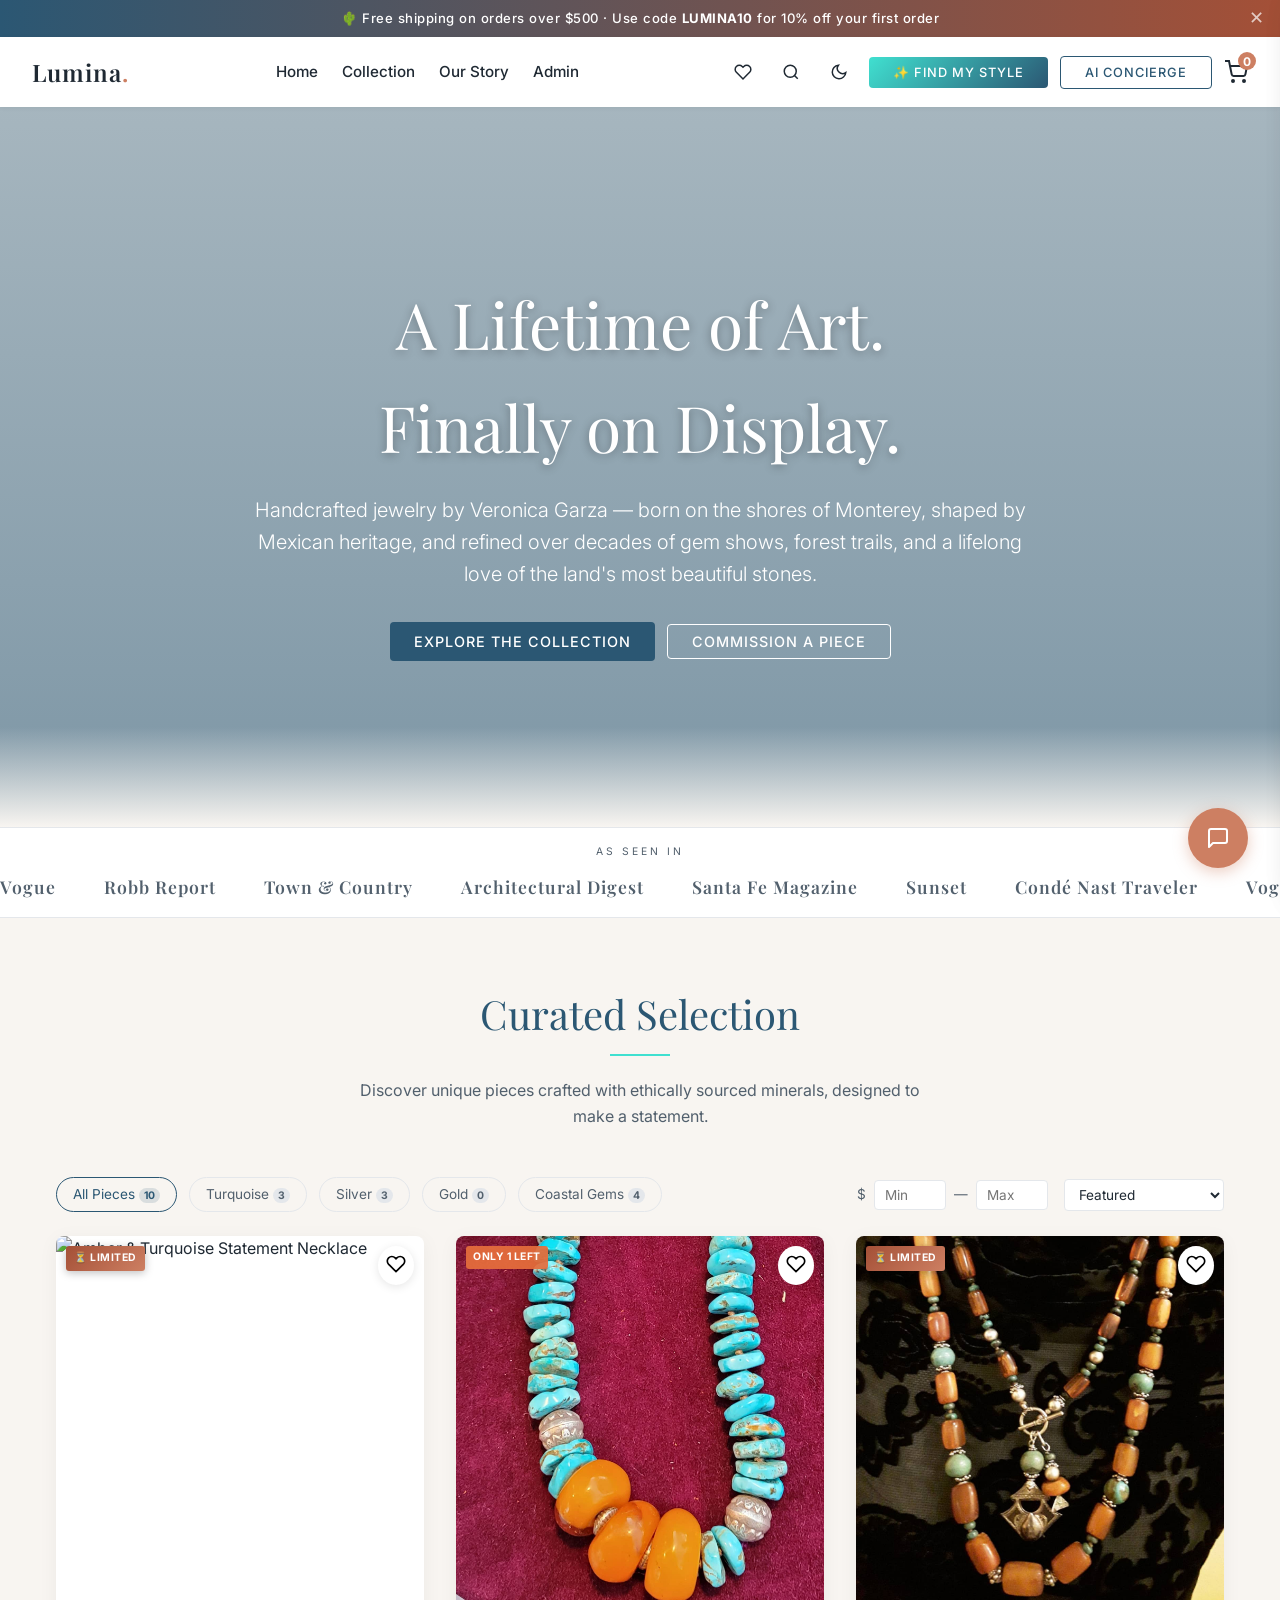
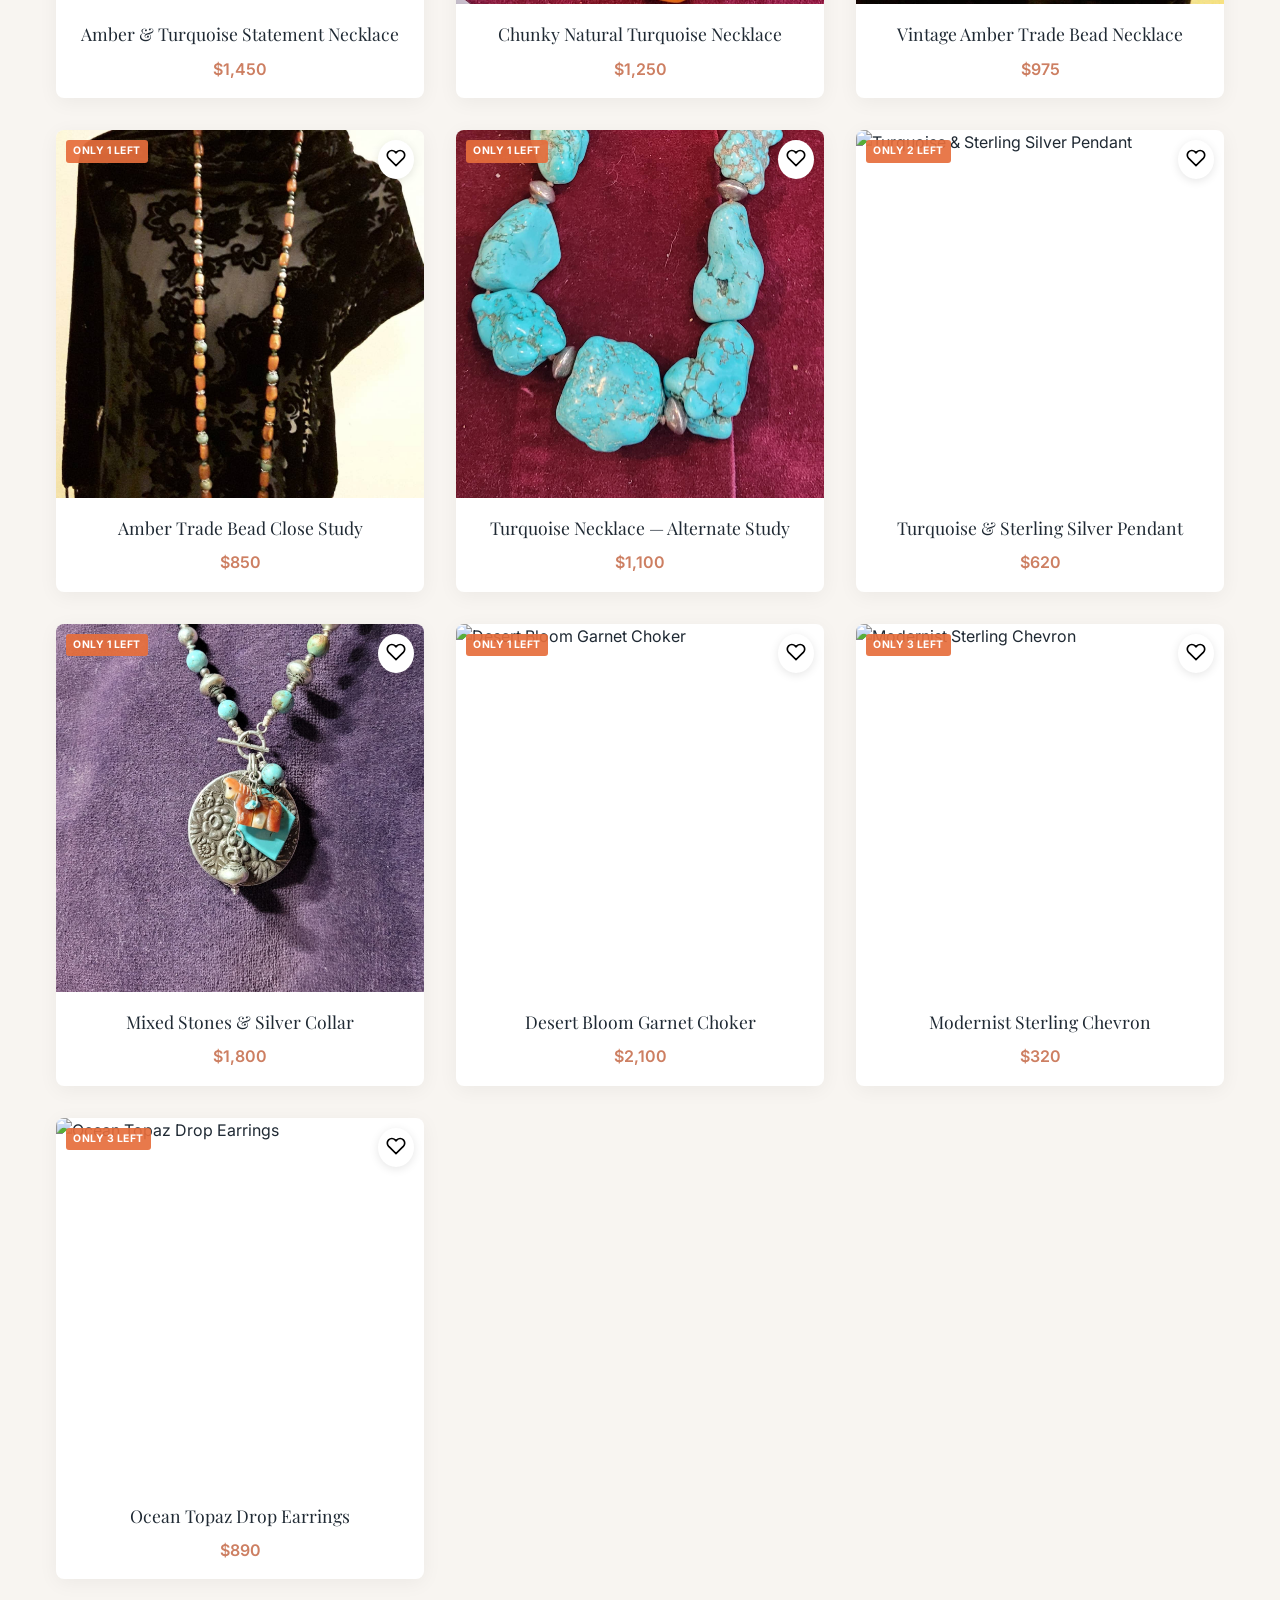
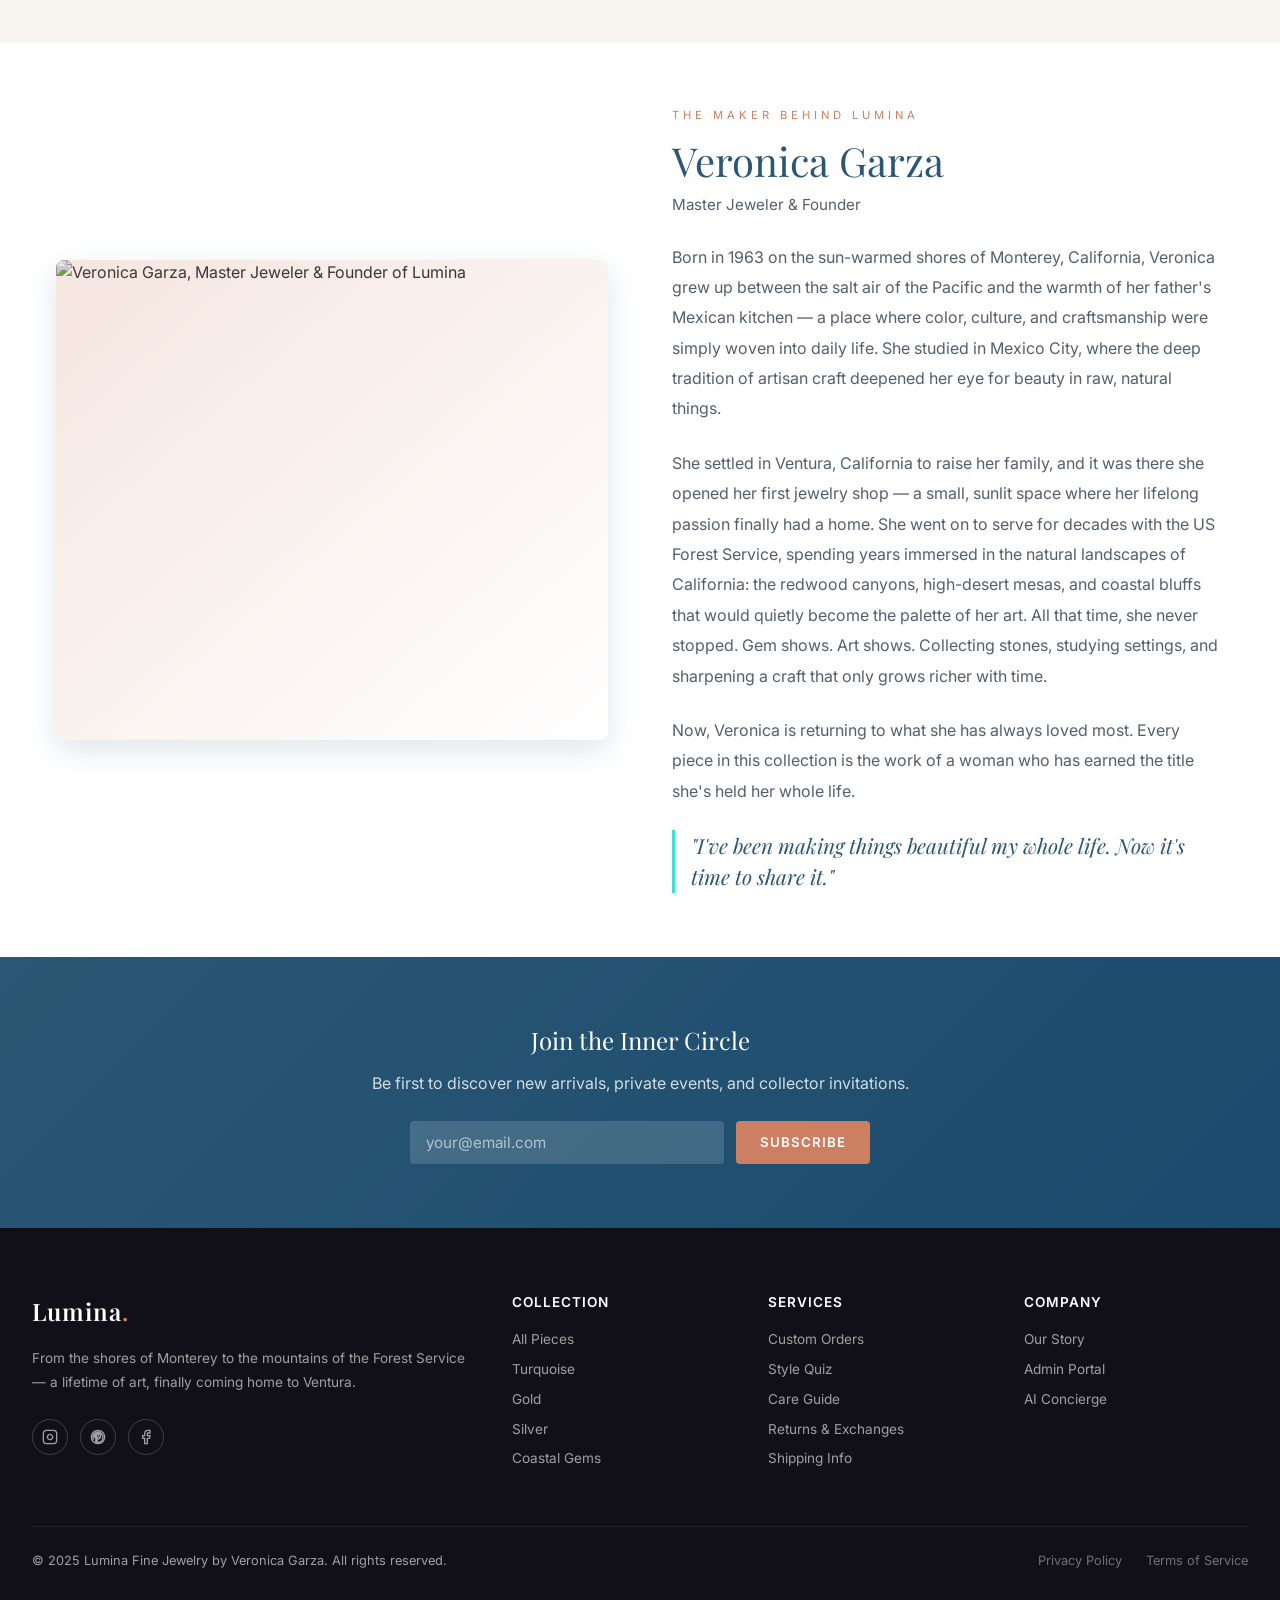
==== commit 205d6e70: "Phase 7: Veronica Garza bio, real jewelry photos, wishlist drawer, skeleton loading, scroll-reveal, " ====
--- a/index.html
+++ b/index.html
@@ -3,8 +3,8 @@
 <head>
   <meta charset="UTF-8">
   <meta name="viewport" content="width=device-width, initial-scale=1.0">
-  <title>Lumina | Southwestern Coastal Luxury Jewelry</title>
-  <meta name="description" content="Discover exclusive high-end gold, silver, and natural gem jewelry blending Santa Fe artistry with Santa Barbara coastal elegance.">
+  <title>Lumina | Handcrafted Jewelry by Veronica Garza</title>
+  <meta name="description" content="Handcrafted gold, silver, and natural gem jewelry by Veronica Garza — a lifetime of passion, gem shows, and coastal California artistry distilled into every piece.">
   <link rel="stylesheet" href="./css/index.css">
 </head>
 <body>
@@ -50,8 +50,8 @@
   <!-- Hero -->
   <header class="hero" id="home">
     <div class="hero-content">
-      <h1>Desert Warmth. Coastal Grace.</h1>
-      <p>A curated collection of natural gems, silver, and gold jewelry inspired by the artistic heritage of Santa Fe and the breezy elegance of Santa Barbara.</p>
+      <h1>A Lifetime of Art.<br>Finally on Display.</h1>
+      <p>Handcrafted jewelry by Veronica Garza — born on the shores of Monterey, shaped by Mexican heritage, and refined over decades of gem shows, forest trails, and a lifelong love of the land's most beautiful stones.</p>
       <a href="#collection" class="btn btn-primary">Explore The Collection</a>
       &nbsp;
       <button class="btn btn-outline" id="custom-order-btn" style="border-color:white; color:white;">Commission a Piece</button>
@@ -132,15 +132,17 @@
     <div class="container">
       <div class="artisan-grid">
         <div class="artisan-img-wrapper">
-          <img src="https://images.unsplash.com/photo-1573408301185-9519bf9e33a4?auto=format&fit=crop&q=80&w=800" alt="Elena Vásquez, Master Jeweler">
+          <img src="https://images.unsplash.com/photo-1556760544-74068565f05c?auto=format&fit=crop&q=80&w=800" alt="Veronica Garza, Master Jeweler & Founder of Lumina">
         </div>
         <div class="artisan-content">
           <p class="artisan-eyebrow">The Maker Behind Lumina</p>
-          <h2 class="artisan-name">Elena Vásquez</h2>
+          <h2 class="artisan-name">Veronica Garza</h2>
           <p class="artisan-title">Master Jeweler &amp; Founder</p>
-          <p class="artisan-bio">Raised in the red-clay foothills of northern New Mexico, Elena learned silversmithing from her grandfather — a Navajo-trained metalworker who believed jewelry was the language of the land. After studying at the California College of the Arts and apprenticing under master goldsmiths in Florence, she brought her heritage and her craft back west.</p>
-          <p class="artisan-bio">In 2012, she founded Lumina in a small Santa Barbara studio, where the desert meets the sea. Every piece is handcrafted using traditional techniques, ethically sourced gemstones, and the kind of patient artisanship that machines simply cannot replicate.</p>
-          <blockquote class="artisan-quote">"Every stone has a story. My job is to help it speak."</blockquote>
+          <p class="artisan-bio">Born in 1963 on the sun-warmed shores of Monterey, California, Veronica grew up between the salt air of the Pacific and the warmth of her father's Mexican kitchen — a place where color, culture, and craftsmanship were simply woven into daily life. She studied in Mexico City, where the deep tradition of artisan craft deepened her eye for beauty in raw, natural things.</p>
+          <p class="artisan-bio">She settled in Ventura, California to raise her family, and it was there she opened her first jewelry shop — a small, sunlit space where her lifelong passion finally had a home. She went on to serve for decades with the US Forest Service, spending years immersed in the natural landscapes of California: the redwood canyons, high-desert mesas, and coastal bluffs that would quietly become the palette of her art. All that time, she never stopped. Gem shows. Art shows. Collecting stones, studying settings, and sharpening a craft that only grows richer with time.
+          </p>
+          <p class="artisan-bio">Now, Veronica is returning to what she has always loved most. Every piece in this collection is the work of a woman who has earned the title she's held her whole life.</p>
+          <blockquote class="artisan-quote">"I've been making things beautiful my whole life. Now it's time to share it."</blockquote>
         </div>
       </div>
     </div>
@@ -161,7 +163,7 @@
     <div class="footer-grid">
       <div class="footer-brand">
         <div class="nav-brand">Lumina<span>.</span></div>
-        <p class="footer-tagline">Where the desert meets the sea — handcrafted jewelry that tells the story of two landscapes, one vision.</p>
+        <p class="footer-tagline">From the shores of Monterey to the mountains of the Forest Service — a lifetime of art, finally coming home to Ventura.</p>
         <div class="social-links">
           <a href="#" class="social-link" aria-label="Instagram">
             <svg width="16" height="16" viewBox="0 0 24 24" fill="none" stroke="currentColor" stroke-width="2"><rect x="2" y="2" width="20" height="20" rx="5"/><path d="M16 11.37A4 4 0 1 1 12.63 8 4 4 0 0 1 16 11.37z"/><line x1="17.5" y1="6.5" x2="17.51" y2="6.5"/></svg>
@@ -204,7 +206,7 @@
       </div>
     </div>
     <div class="footer-bottom">
-      <span>© 2025 Lumina Fine Jewelry. All rights reserved.</span>
+      <span>&copy; 2025 Lumina Fine Jewelry by Veronica Garza. All rights reserved.</span>
       <div class="footer-bottom-links">
         <a href="#" id="footer-privacy">Privacy Policy</a>
         <a href="#" id="footer-terms">Terms of Service</a>
@@ -349,7 +351,7 @@
       <p class="cert-product-name" id="cert-product-name">—</p>
       <p class="cert-details" id="cert-details">—</p>
       <p class="cert-serial" id="cert-serial">Serial: —</p>
-      <div class="cert-signature">Elena Vásquez</div>
+      <div class="cert-signature">Veronica Garza</div>
       <p class="cert-sig-label">Master Jeweler &amp; Founder</p>
     </div>
   </div>
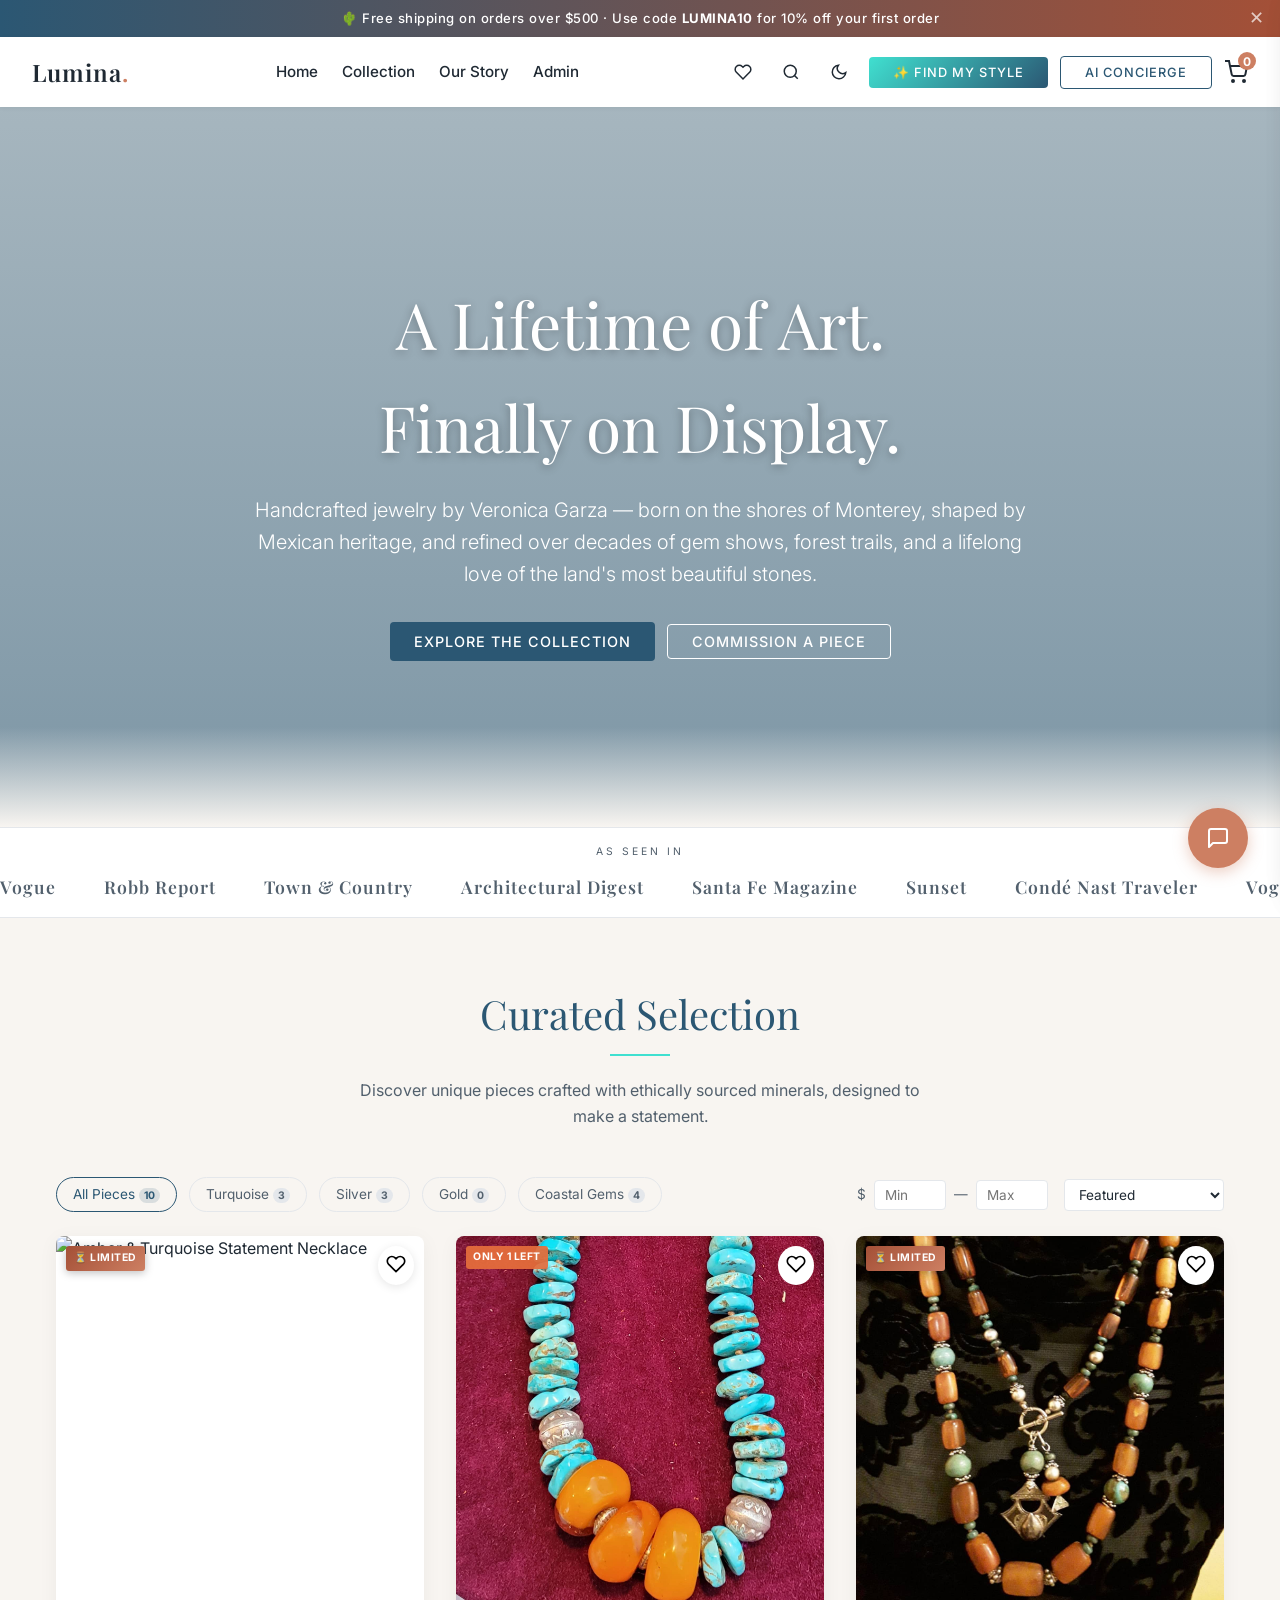
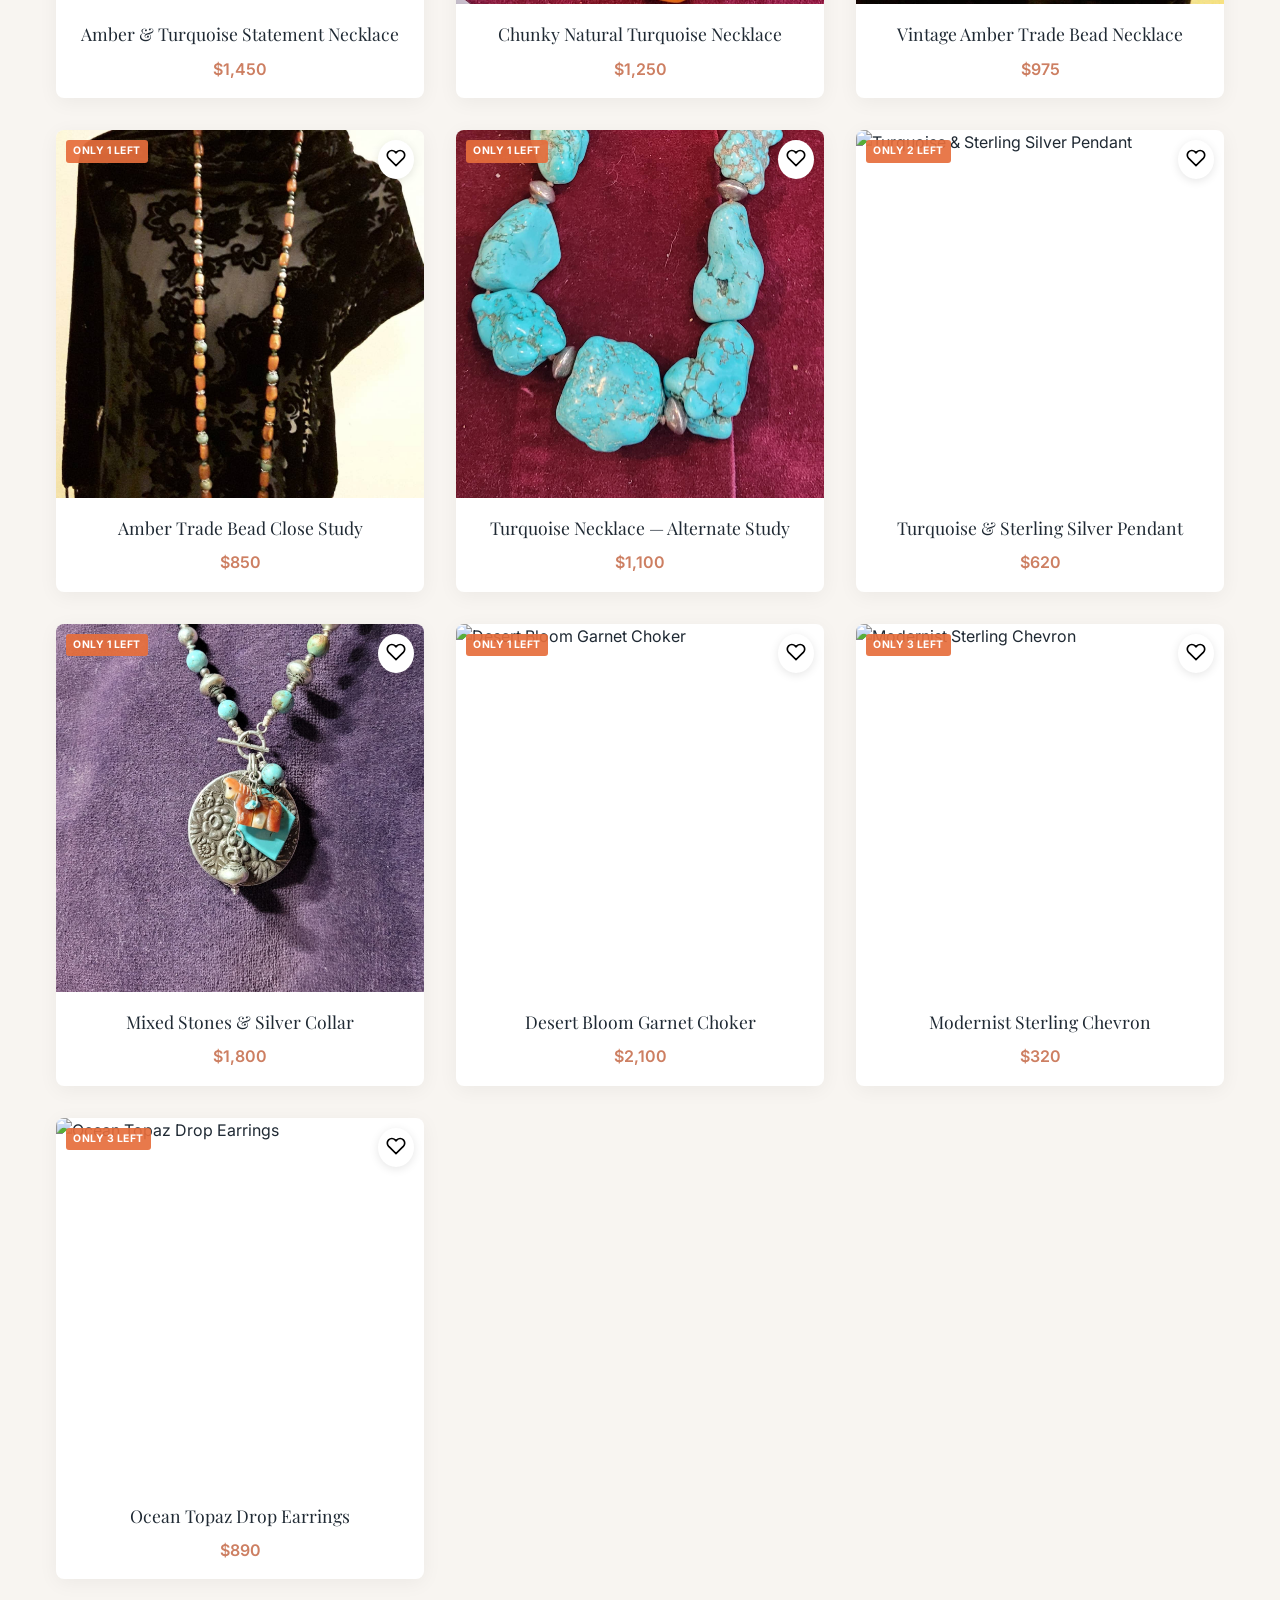
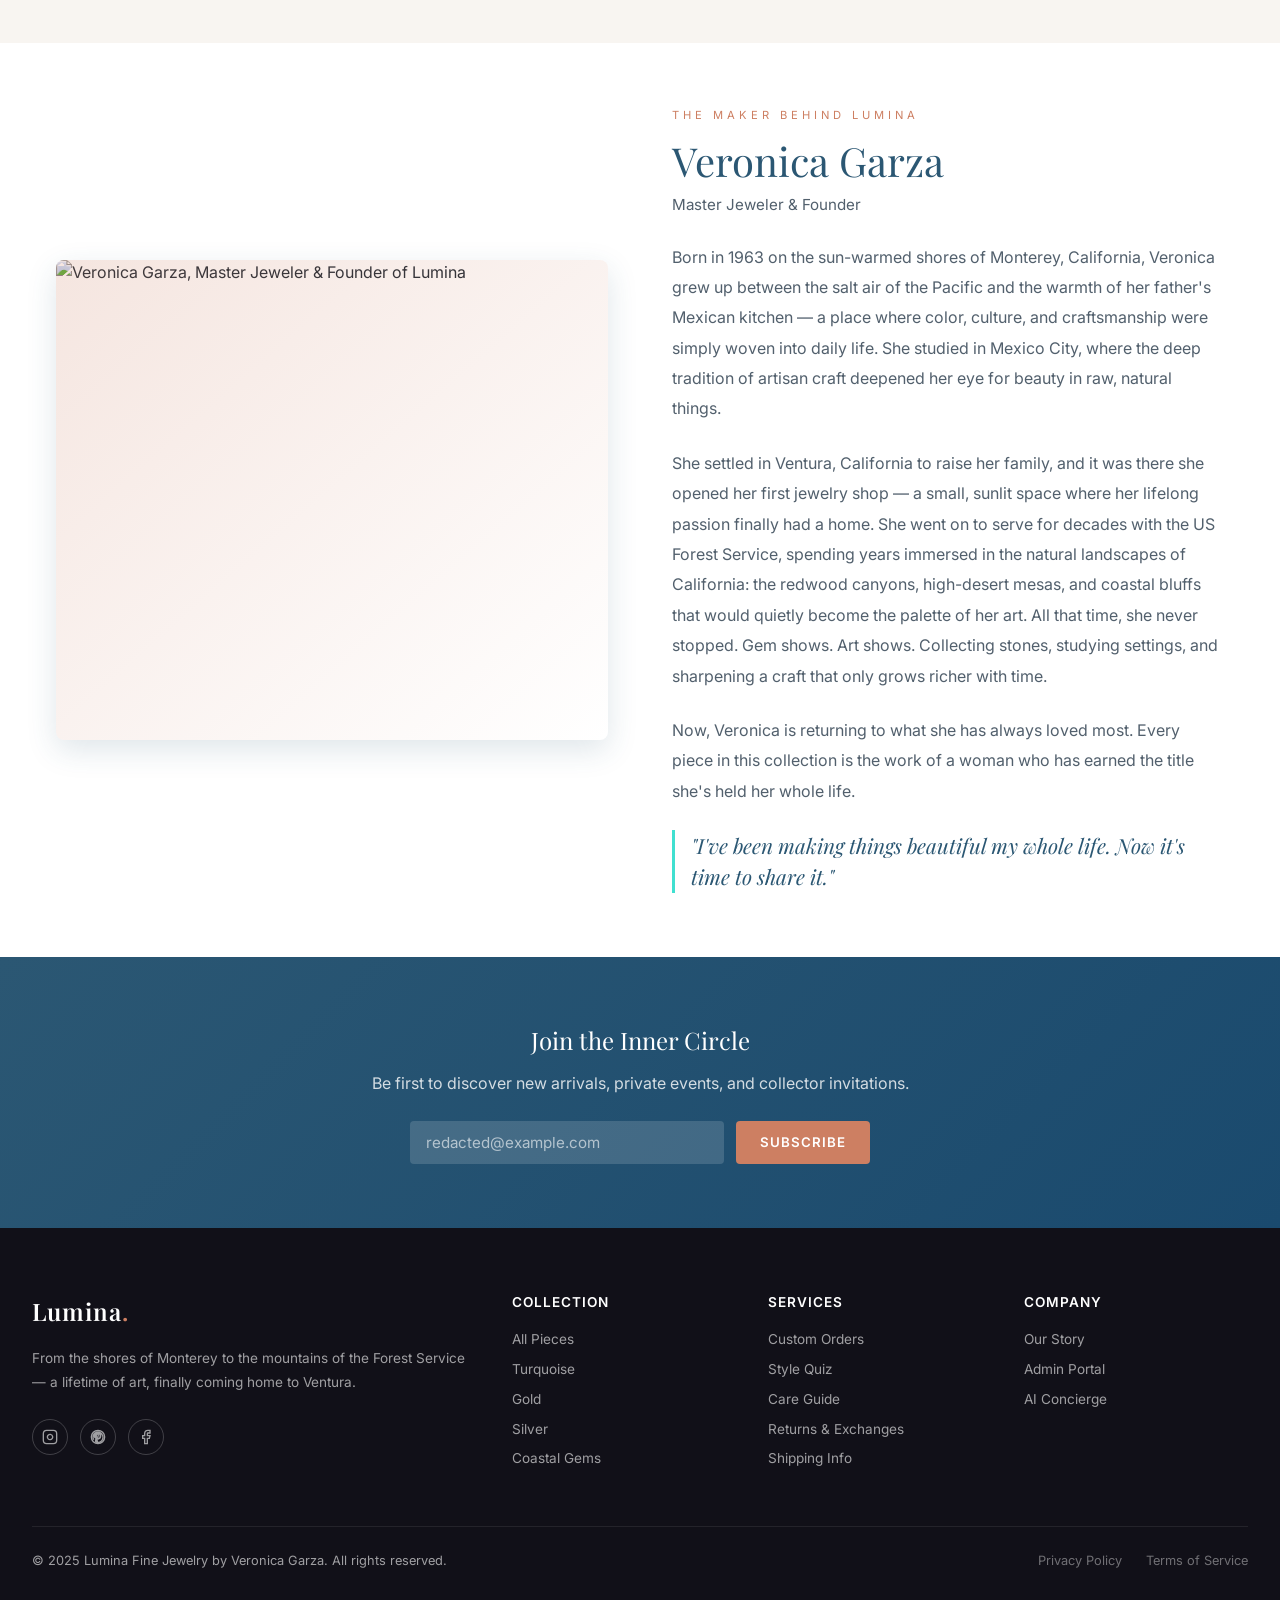
==== commit 1de81bad: "chore: redact email addresses for privacy" ====
--- a/index.html
+++ b/index.html
@@ -153,7 +153,7 @@
     <h2>Join the Inner Circle</h2>
     <p>Be first to discover new arrivals, private events, and collector invitations.</p>
     <form class="newsletter-form" id="newsletter-form">
-      <input type="email" id="newsletter-email" placeholder="your@email.com" required>
+      <input type="email" id="newsletter-email" placeholder="redacted@example.com" required>
       <button type="submit">Subscribe</button>
     </form>
   </section>
@@ -382,7 +382,7 @@
       <h2>Returns &amp; Exchanges</h2>
       <p>We want you to love your Lumina piece. If for any reason you are not satisfied, we accept returns within <strong>30 days</strong> of delivery for items in original, unworn condition.</p>
       <ul>
-        <li>Initiate a return via email to returns@lumina-jewelry.com</li>
+        <li>Initiate a return via email to redacted@example.com</li>
         <li>Include your order number and reason for return</li>
         <li>Items must be in original packaging</li>
         <li>Refunds processed within 5-7 business days</li>
